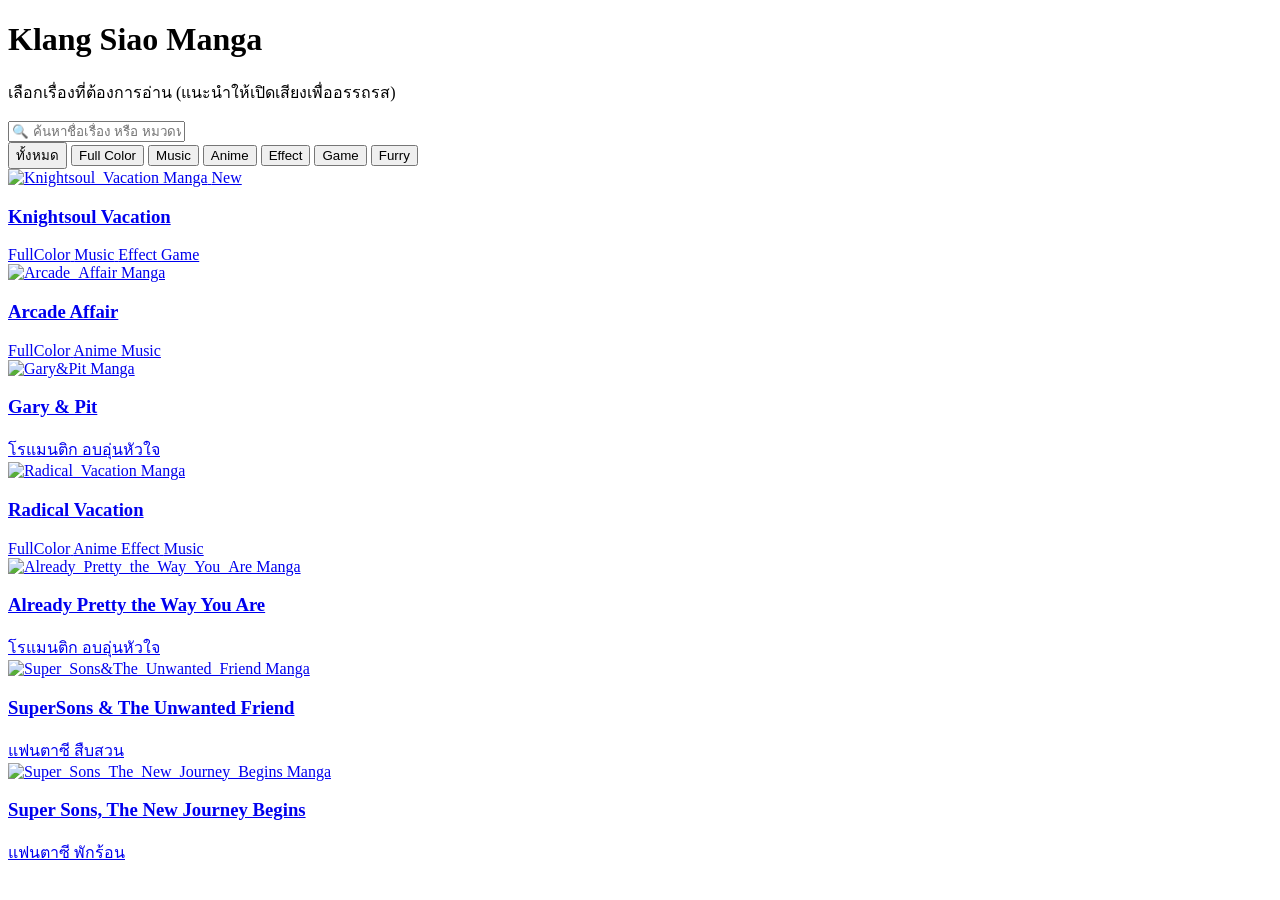
==== index.html @ 6c04a5ed "update files" ====
<!DOCTYPE html>
<html lang="th">
<head>
  <meta charset="UTF-8">
  <meta name="viewport" content="width=device-width, initial-scale=1.0">
  <title>Klang Siao Manga</title>
  <link rel="icon" type="image/png" href="icon/LOGO.png">
  <link rel="stylesheet" href="style.css">
</head>
<body>

  <header>
    <h1>Klang <span class="highlight">Siao</span> Manga</h1>
    <p>เลือกเรื่องที่ต้องการอ่าน (แนะนำให้เปิดเสียงเพื่ออรรถรส)</p>
  </header>

  <!-- 🔍 ส่วนค้นหาและเลือก Topic -->
  <section class="filter-section">
    <div class="search-box">
      <input type="text" id="search-input" placeholder="🔍 ค้นหาชื่อเรื่อง หรือ หมวดหมู่..." onkeyup="filterManga()">
    </div>
    <div class="topic-tags">
      <button class="tag-btn active" onclick="filterByTag('all', this)">ทั้งหมด</button>
      <button class="tag-btn" onclick="filterByTag('FullColor', this)">Full Color</button>
      <button class="tag-btn" onclick="filterByTag('Music', this)">Music</button>
      <button class="tag-btn" onclick="filterByTag('Anime', this)">Anime</button>
      <button class="tag-btn" onclick="filterByTag('Effect', this)">Effect</button>
      <button class="tag-btn" onclick="filterByTag('Game', this)">Game</button>
      <button class="tag-btn" onclick="filterByTag('Furry', this)">Furry</button>
    </div>
  </section>

  <main class="manga-grid">
    <!-- การ์ดมังงะเรื่องที่ 1 -->
    <a href="reader.html?story=Knightsoul_Vacation" class="manga-card" data-tags="FullColor Music Effect Game">
      <div class="card-image">
        <img src="asset/Knightsoul Vacation/1.webp" alt="Knightsoul_Vacation Manga">
        <span class="genre tags-Knightsoul_Vacation">New</span>
      </div>
      <div class="card-info">
        <h3>Knightsoul Vacation</h3>
        <div class="card-topics">
          <span class="topic-badge">FullColor</span>
          <span class="topic-badge">Music</span>
          <span class="topic-badge">Effect</span>
          <span class="topic-badge">Game</span>
        </div>
      </div>
    </a>

    <!-- การ์ดมังงะเรื่องที่ 2 -->
    <a href="reader.html?story=Arcade_Affair" class="manga-card" data-tags="FullColor Anime Music">
      <div class="card-image">
        <img src="asset/Arcade Affair/1.webp" alt="Arcade_Affair Manga">
      </div>
      <div class="card-info">
        <h3>Arcade Affair</h3>
        <div class="card-topics">
          <span class="topic-badge">FullColor</span>
          <span class="topic-badge">Anime</span>
          <span class="topic-badge">Music</span>
        </div>
      </div>
    </a>

    <!-- การ์ดมังงะเรื่องที่ 3 -->
    <a href="reader.html?story=Gary&Pit" class="manga-card" data-tags="">
      <div class="card-image">
        <img src="asset/Gary & Pit/1.webp" alt="Gary&Pit Manga">
      </div>
      <div class="card-info">
        <h3>Gary & Pit</h3>
        <div class="card-topics">
          <span class="topic-badge">โรแมนติก</span>
          <span class="topic-badge">อบอุ่นหัวใจ</span>
        </div>
      </div>
    </a>

    <!-- การ์ดมังงะเรื่องที่ 4 -->
    <a href="reader.html?story=Radical_Vacation" class="manga-card" data-tags="FullColor Anime Music">
      <div class="card-image">
        <img src="asset/Radical Vacation/1.webp" alt="Radical_Vacation Manga">
      </div>
      <div class="card-info">
        <h3>Radical Vacation</h3>
        <div class="card-topics">
          <span class="topic-badge">FullColor</span>
          <span class="topic-badge">Anime</span>
          <span class="topic-badge">Effect</span>
          <span class="topic-badge">Music</span>
        </div>
      </div>
    </a>

    <!-- การ์ดมังงะเรื่องที่ 5 -->
    <a href="reader.html?story=Already_Pretty_the_Way_You_Are" class="manga-card" data-tags="โรแมนติก อบอุ่นหัวใจ">
      <div class="card-image">
        <img src="asset/Already Pretty the Way You Are/1.webp" alt="Already_Pretty_the_Way_You_Are Manga">
      </div>
      <div class="card-info">
        <h3>Already Pretty the Way You Are</h3>
        <div class="card-topics">
          <span class="topic-badge">โรแมนติก</span>
          <span class="topic-badge">อบอุ่นหัวใจ</span>
        </div>
      </div>
    </a>

    <!-- การ์ดมังงะเรื่องที่ 6 -->
    <a href="reader.html?story=Super_Sons&The_Unwanted_Friend" class="manga-card" data-tags="แฟนตาซี สืบสวน">
      <div class="card-image">
        <img src="asset/Super Sons & The Unwanted Friend/1.webp" alt="Super_Sons&The_Unwanted_Friend Manga">
      </div>
      <div class="card-info">
        <h3>SuperSons & The Unwanted Friend</h3>
        <div class="card-topics">
          <span class="topic-badge">แฟนตาซี</span>
          <span class="topic-badge">สืบสวน</span>
        </div>
      </div>
    </a>

    <!-- การ์ดมังงะเรื่องที่ 7 -->
    <a href="reader.html?story=Super_Sons_The_New_Journey_Begins" class="manga-card" data-tags="แฟนตาซี พักร้อน">
      <div class="card-image">
        <img src="asset/Super Sons, The New Journey Begins/1.webp" alt="Super_Sons_The_New_Journey_Begins Manga">
      </div>
      <div class="card-info">
        <h3>Super Sons, The New Journey Begins</h3>
        <div class="card-topics">
          <span class="topic-badge">แฟนตาซี</span>
          <span class="topic-badge">พักร้อน</span>
        </div>
      </div>
    </a>
  </main>

  <!-- ⚙️ JavaScript ระบบค้นหาและ Filter -->
  <script>
    let currentSelectedTag = 'all';

    function filterManga() {
      const searchInput = document.getElementById('search-input').value.toLowerCase();
      const cards = document.querySelectorAll('.manga-card');

      cards.forEach(card => {
        const title = card.querySelector('h3').innerText.toLowerCase();
        const tags = card.getAttribute('data-tags') ? card.getAttribute('data-tags').toLowerCase() : '';

        const matchesSearch = title.includes(searchInput) || tags.includes(searchInput);
        const matchesTag = (currentSelectedTag === 'all') || tags.includes(currentSelectedTag.toLowerCase());

        if (matchesSearch && matchesTag) {
          card.style.display = "block";
        } else {
          card.style.display = "none";
        }
      });
    }

    function filterByTag(tag, btnElement) {
      currentSelectedTag = tag;

      // สลับ Active class ของปุ่ม
      document.querySelectorAll('.tag-btn').forEach(btn => btn.classList.remove('active'));
      btnElement.classList.add('active');

      filterManga();
    }
  </script>
</body>
</html>
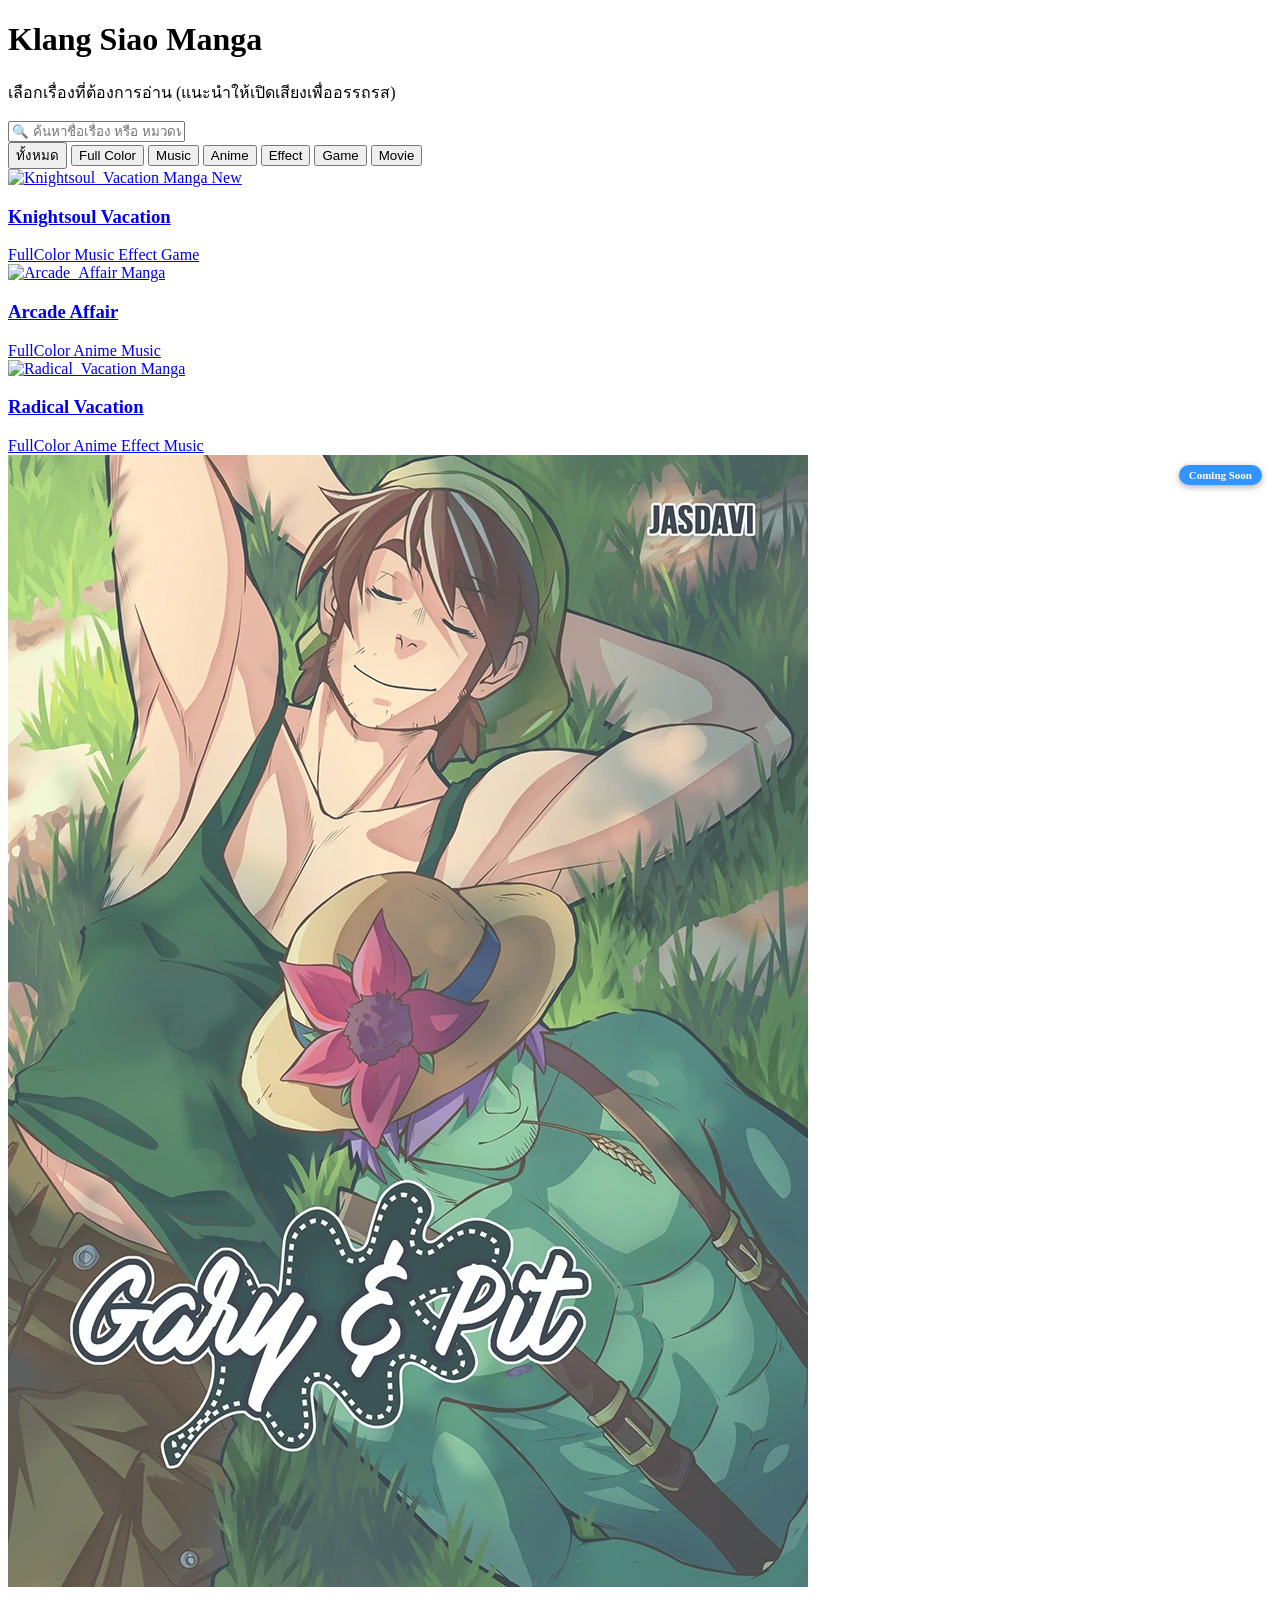
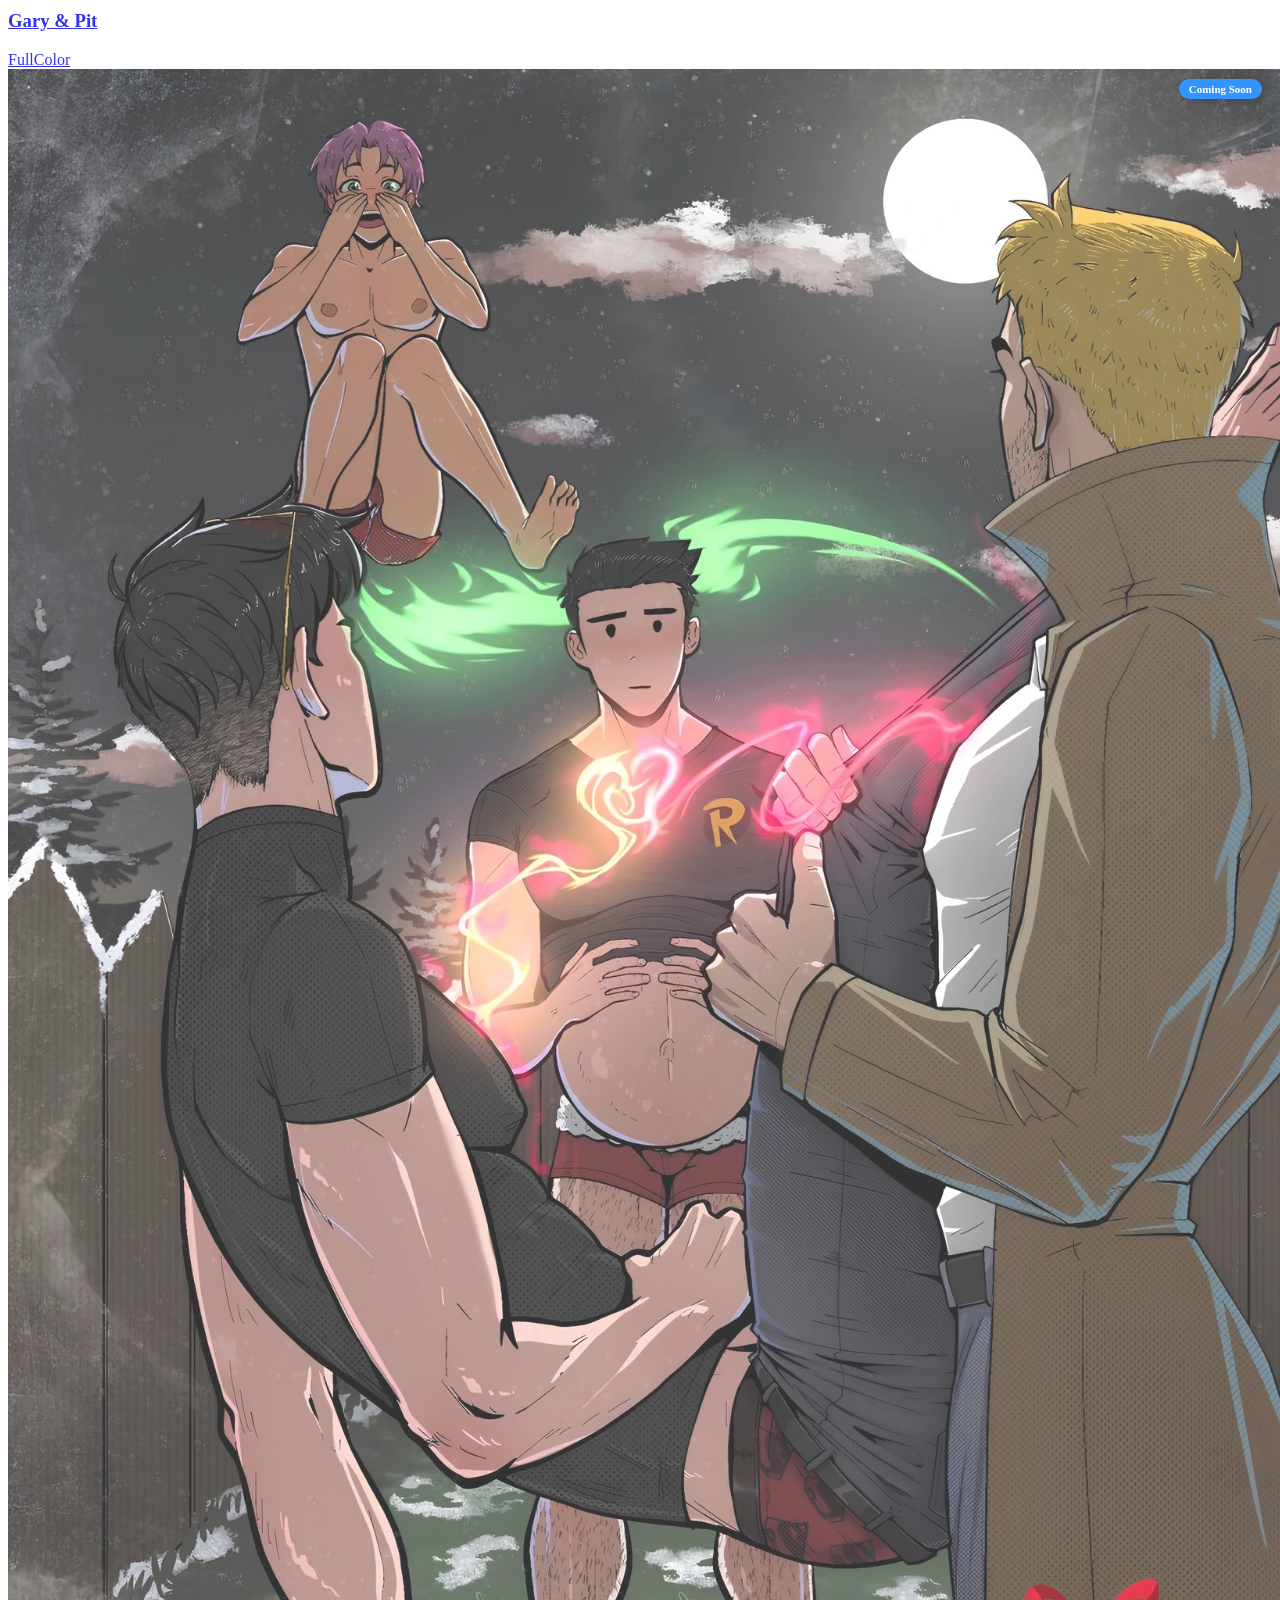
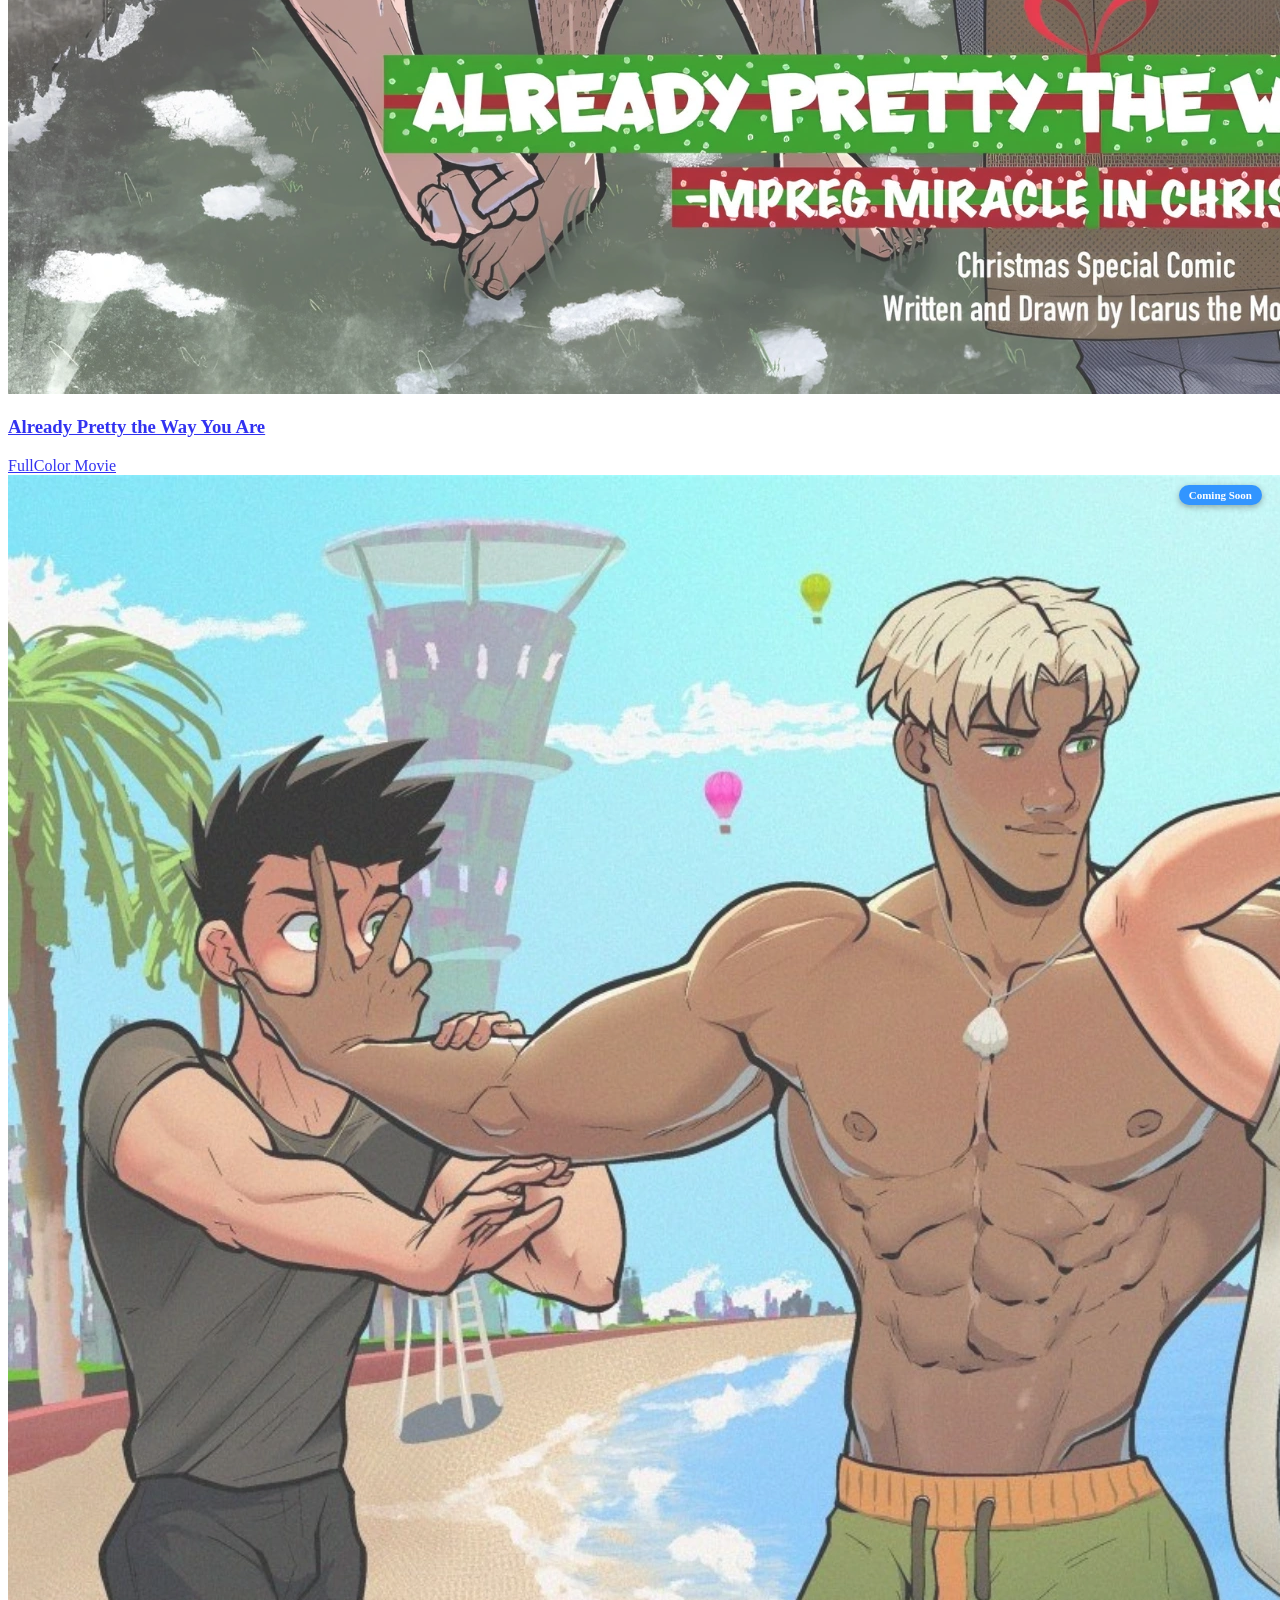
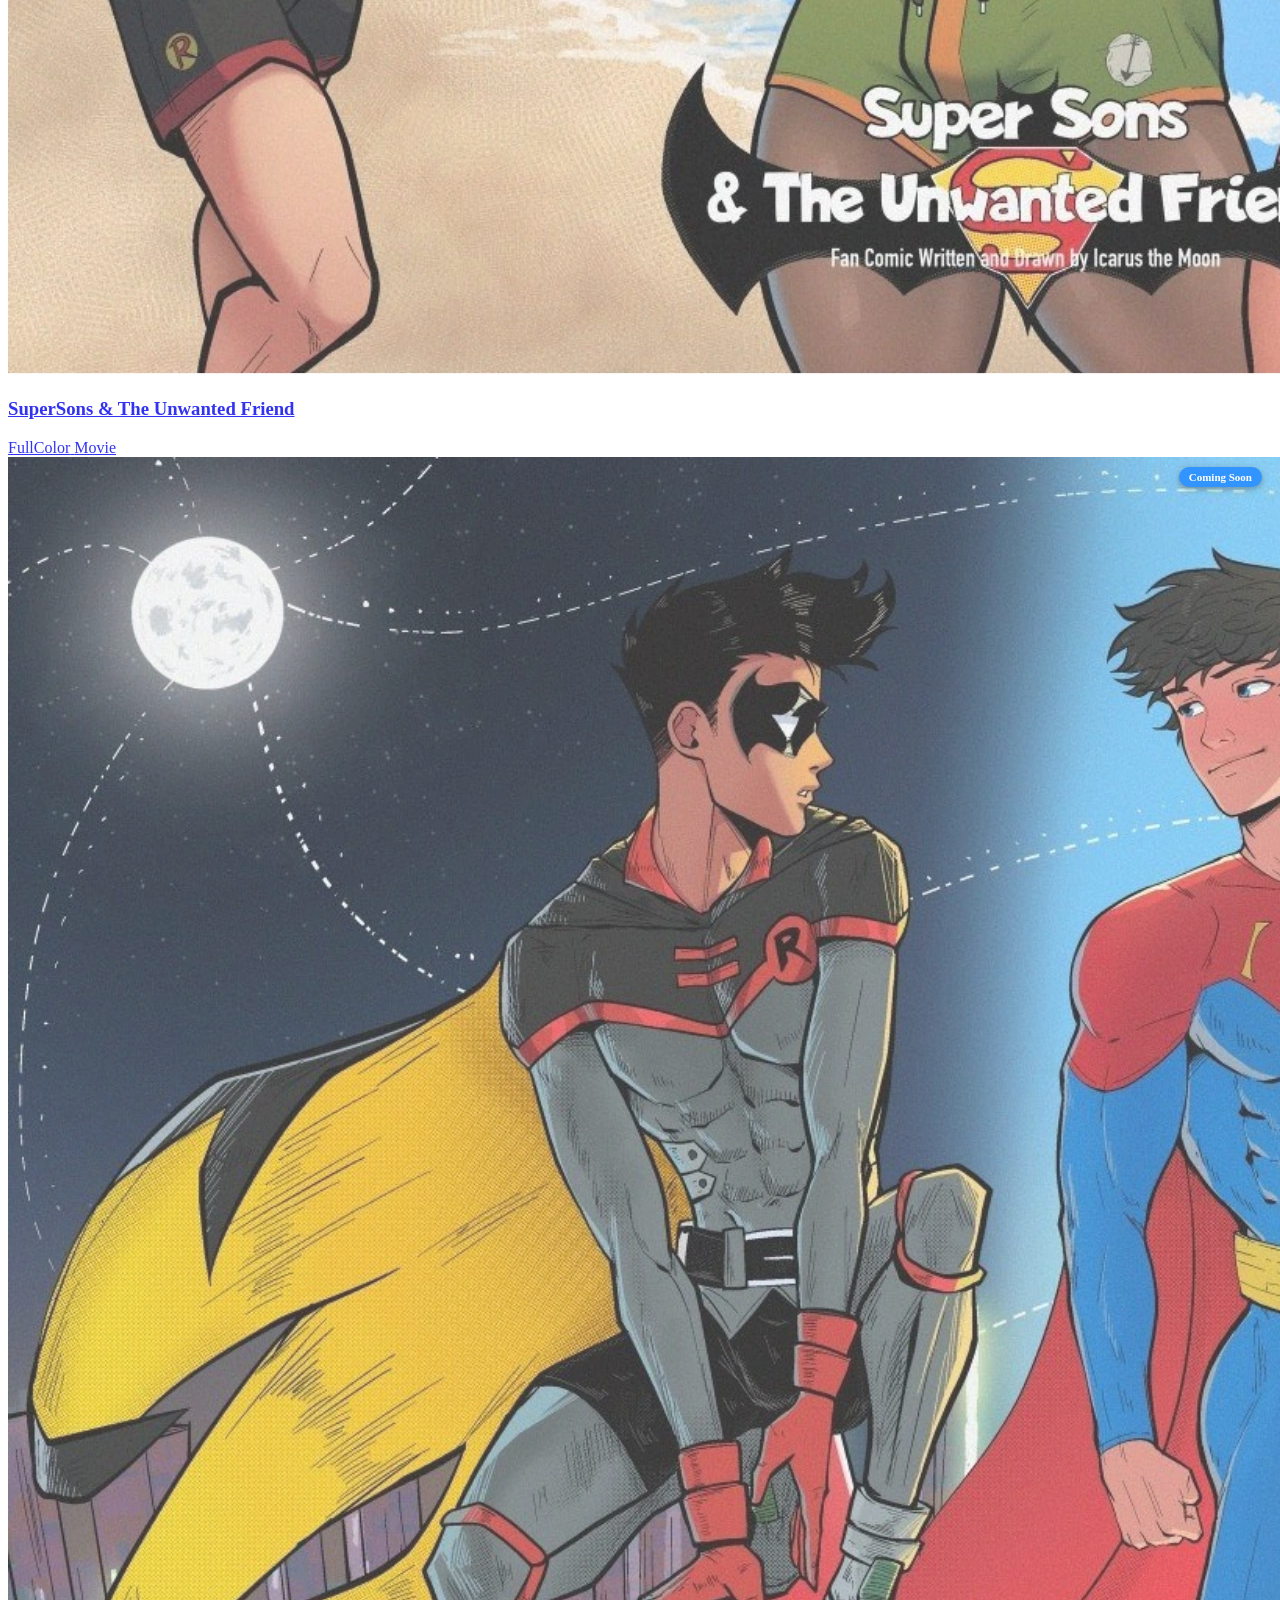
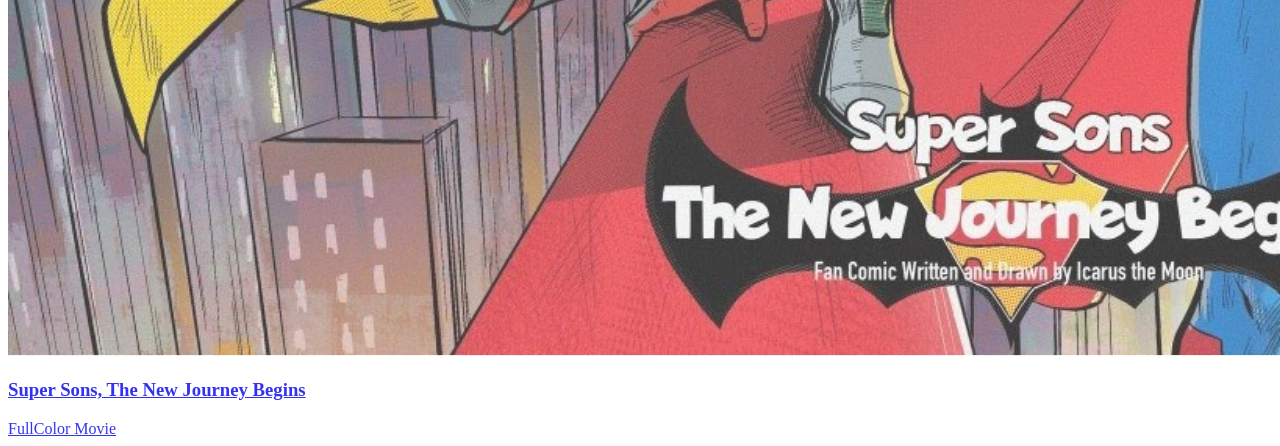
==== commit 113daab5: "update files" ====
--- a/index.html
+++ b/index.html
@@ -6,6 +6,29 @@
   <title>Klang Siao Manga</title>
   <link rel="icon" type="image/png" href="icon/LOGO.png">
   <link rel="stylesheet" href="style.css">
+  <style>
+    /* CSS เพิ่มเติมสำหรับป้าย Coming Soon */
+    .manga-card.disabled {
+      pointer-events: none; /* ห้ามคลิก */
+      opacity: 0.8; /* ปรับให้มืดลงเล็กน้อย */
+    }
+    .badge-coming-soon {
+      position: absolute;
+      top: 10px;
+      right: 10px;
+      background: #007bff;
+      color: #fff;
+      font-size: 11px;
+      font-weight: bold;
+      padding: 4px 10px;
+      border-radius: 12px;
+      box-shadow: 0 2px 6px rgba(0,0,0,0.4);
+      z-index: 2;
+    }
+    .card-image {
+      position: relative; /* สำหรับจัดตำแหน่งป้ายในรูปภาพ */
+    }
+  </style>
 </head>
 <body>
 
@@ -26,7 +49,7 @@
       <button class="tag-btn" onclick="filterByTag('Anime', this)">Anime</button>
       <button class="tag-btn" onclick="filterByTag('Effect', this)">Effect</button>
       <button class="tag-btn" onclick="filterByTag('Game', this)">Game</button>
-      <button class="tag-btn" onclick="filterByTag('Furry', this)">Furry</button>
+      <button class="tag-btn" onclick="filterByTag('Movie', this)">Movie</button>
     </div>
   </section>
 
@@ -64,21 +87,7 @@
     </a>
 
     <!-- การ์ดมังงะเรื่องที่ 3 -->
-    <a href="reader.html?story=Gary&Pit" class="manga-card" data-tags="">
-      <div class="card-image">
-        <img src="asset/Gary & Pit/1.webp" alt="Gary&Pit Manga">
-      </div>
-      <div class="card-info">
-        <h3>Gary & Pit</h3>
-        <div class="card-topics">
-          <span class="topic-badge">โรแมนติก</span>
-          <span class="topic-badge">อบอุ่นหัวใจ</span>
-        </div>
-      </div>
-    </a>
-
-    <!-- การ์ดมังงะเรื่องที่ 4 -->
-    <a href="reader.html?story=Radical_Vacation" class="manga-card" data-tags="FullColor Anime Music">
+    <a href="reader.html?story=Radical_Vacation" class="manga-card" data-tags="FullColor Anime Effect Music">
       <div class="card-image">
         <img src="asset/Radical Vacation/1.webp" alt="Radical_Vacation Manga">
       </div>
@@ -93,44 +102,60 @@
       </div>
     </a>
 
-    <!-- การ์ดมังงะเรื่องที่ 5 -->
-    <a href="reader.html?story=Already_Pretty_the_Way_You_Are" class="manga-card" data-tags="โรแมนติก อบอุ่นหัวใจ">
+     <a href="reader.html?story=Gary&Pit" class="manga-card disabled" data-tags="FullColor">
+      <div class="card-image">
+       <img src="asset/Gary & Pit/1.webp" alt="Gary&Pit Manga">
+         <span class="badge-coming-soon">Coming Soon</span>
+      </div>
+      <div class="card-info">
+        <h3>Gary & Pit</h3>
+        <div class="card-topics">
+          <span class="topic-badge">FullColor</span>
+        </div>
+      </div>
+    </a>
+
+    <!-- การ์ดมังงะเรื่องที่ 5 (Coming Soon) -->
+    <a href="#" class="manga-card disabled" data-tags="FullColor Movie">
       <div class="card-image">
         <img src="asset/Already Pretty the Way You Are/1.webp" alt="Already_Pretty_the_Way_You_Are Manga">
+        <span class="badge-coming-soon">Coming Soon</span>
       </div>
       <div class="card-info">
         <h3>Already Pretty the Way You Are</h3>
         <div class="card-topics">
-          <span class="topic-badge">โรแมนติก</span>
-          <span class="topic-badge">อบอุ่นหัวใจ</span>
+          <span class="topic-badge">FullColor</span>
+          <span class="topic-badge">Movie</span>
         </div>
       </div>
     </a>
 
-    <!-- การ์ดมังงะเรื่องที่ 6 -->
-    <a href="reader.html?story=Super_Sons&The_Unwanted_Friend" class="manga-card" data-tags="แฟนตาซี สืบสวน">
+    <!-- การ์ดมังงะเรื่องที่ 6 (Coming Soon) -->
+    <a href="#" class="manga-card disabled" data-tags="FullColor Movie">
       <div class="card-image">
         <img src="asset/Super Sons & The Unwanted Friend/1.webp" alt="Super_Sons&The_Unwanted_Friend Manga">
+        <span class="badge-coming-soon">Coming Soon</span>
       </div>
       <div class="card-info">
         <h3>SuperSons & The Unwanted Friend</h3>
         <div class="card-topics">
-          <span class="topic-badge">แฟนตาซี</span>
-          <span class="topic-badge">สืบสวน</span>
+          <span class="topic-badge">FullColor</span>
+          <span class="topic-badge">Movie</span>
         </div>
       </div>
     </a>
 
-    <!-- การ์ดมังงะเรื่องที่ 7 -->
-    <a href="reader.html?story=Super_Sons_The_New_Journey_Begins" class="manga-card" data-tags="แฟนตาซี พักร้อน">
+    <!-- การ์ดมังงะเรื่องที่ 7 (Coming Soon) -->
+    <a href="#" class="manga-card disabled" data-tags="FullColor Movie">
       <div class="card-image">
         <img src="asset/Super Sons, The New Journey Begins/1.webp" alt="Super_Sons_The_New_Journey_Begins Manga">
+        <span class="badge-coming-soon">Coming Soon</span>
       </div>
       <div class="card-info">
         <h3>Super Sons, The New Journey Begins</h3>
         <div class="card-topics">
-          <span class="topic-badge">แฟนตาซี</span>
-          <span class="topic-badge">พักร้อน</span>
+          <span class="topic-badge">FullColor</span>
+          <span class="topic-badge">Movie</span>
         </div>
       </div>
     </a>
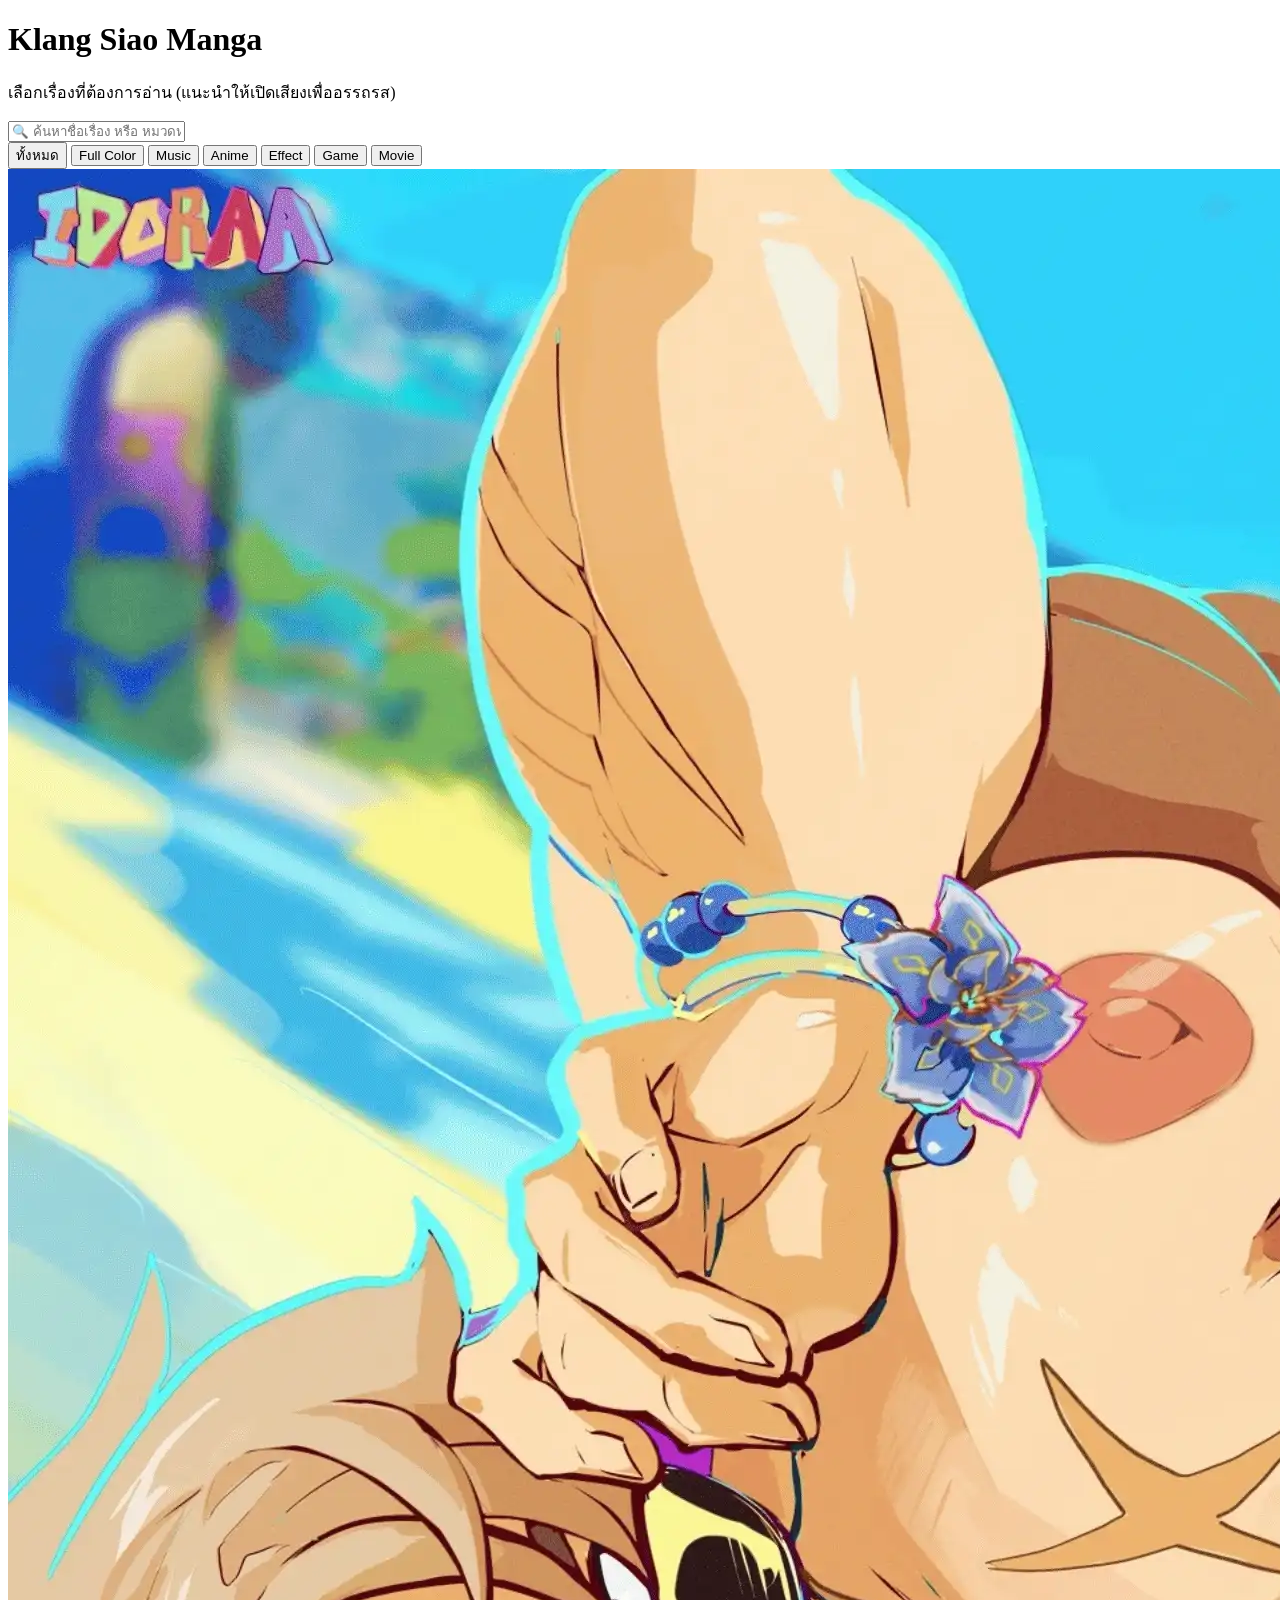
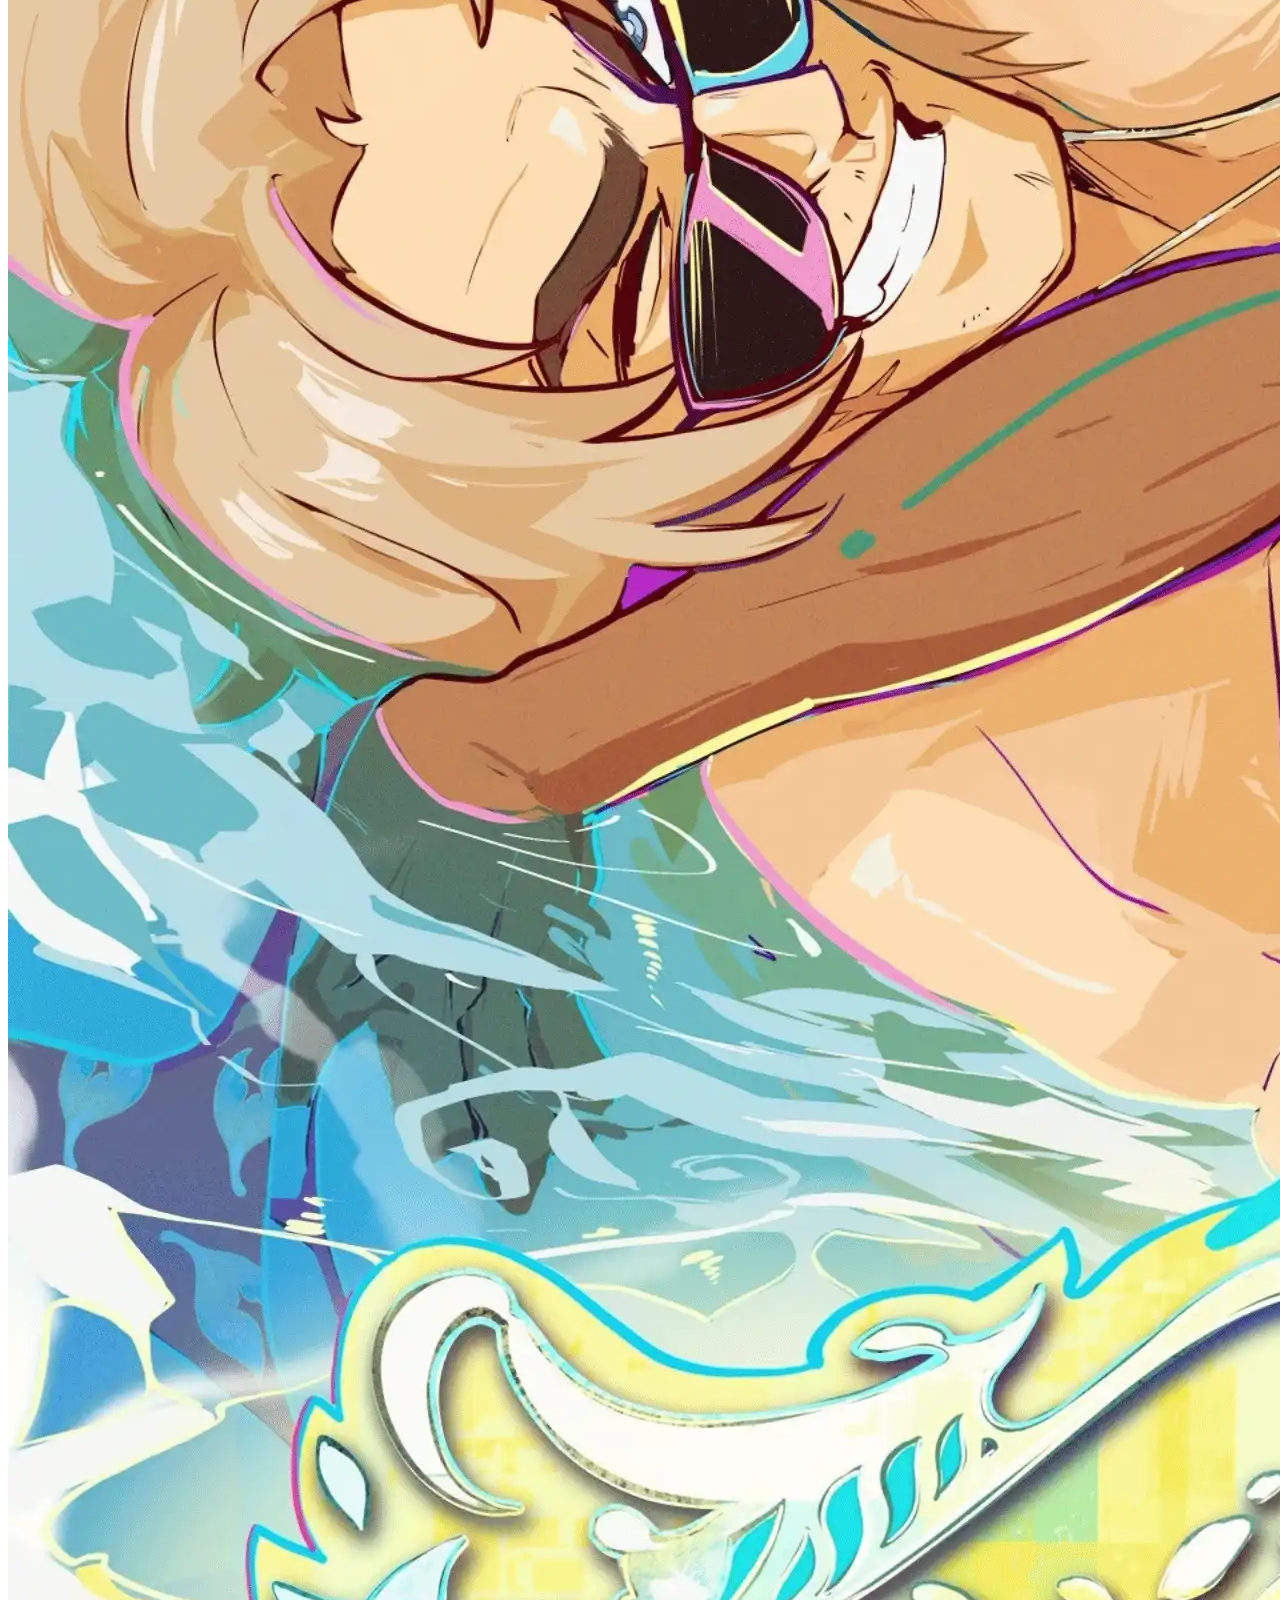
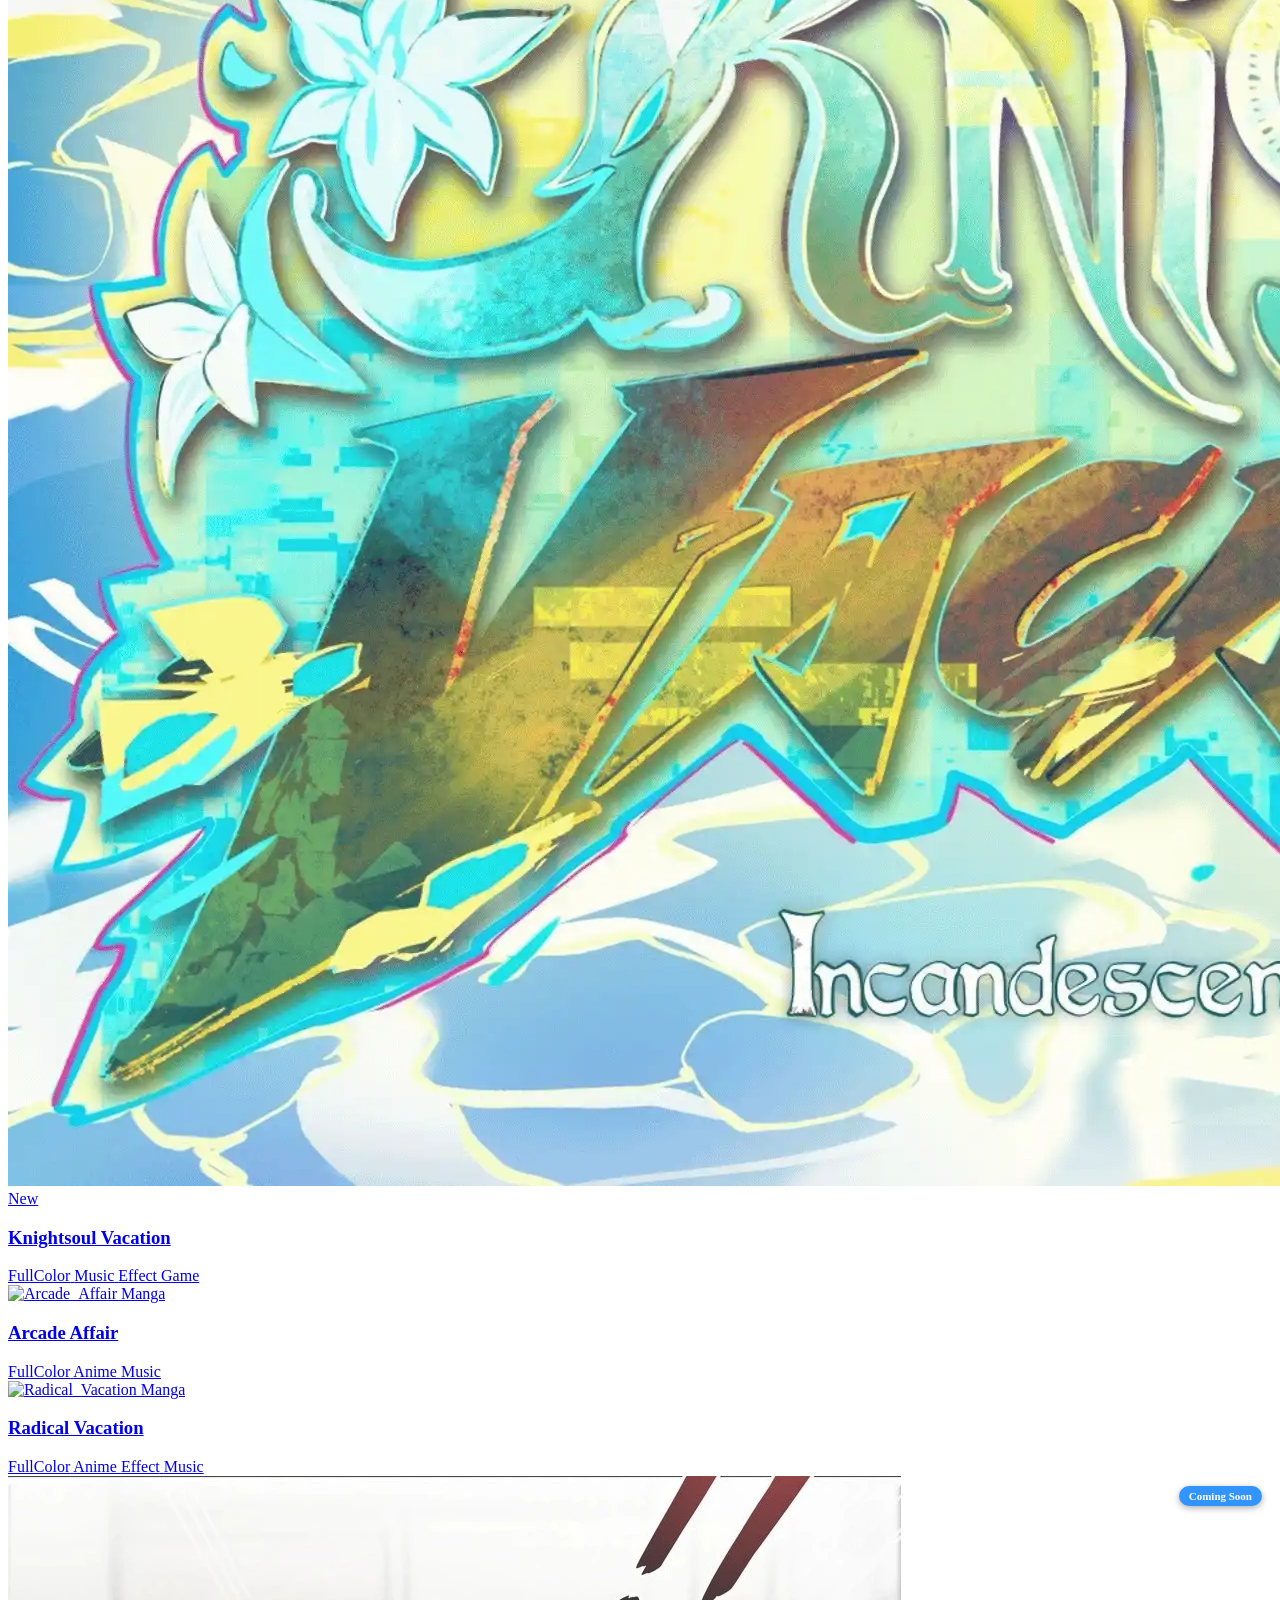
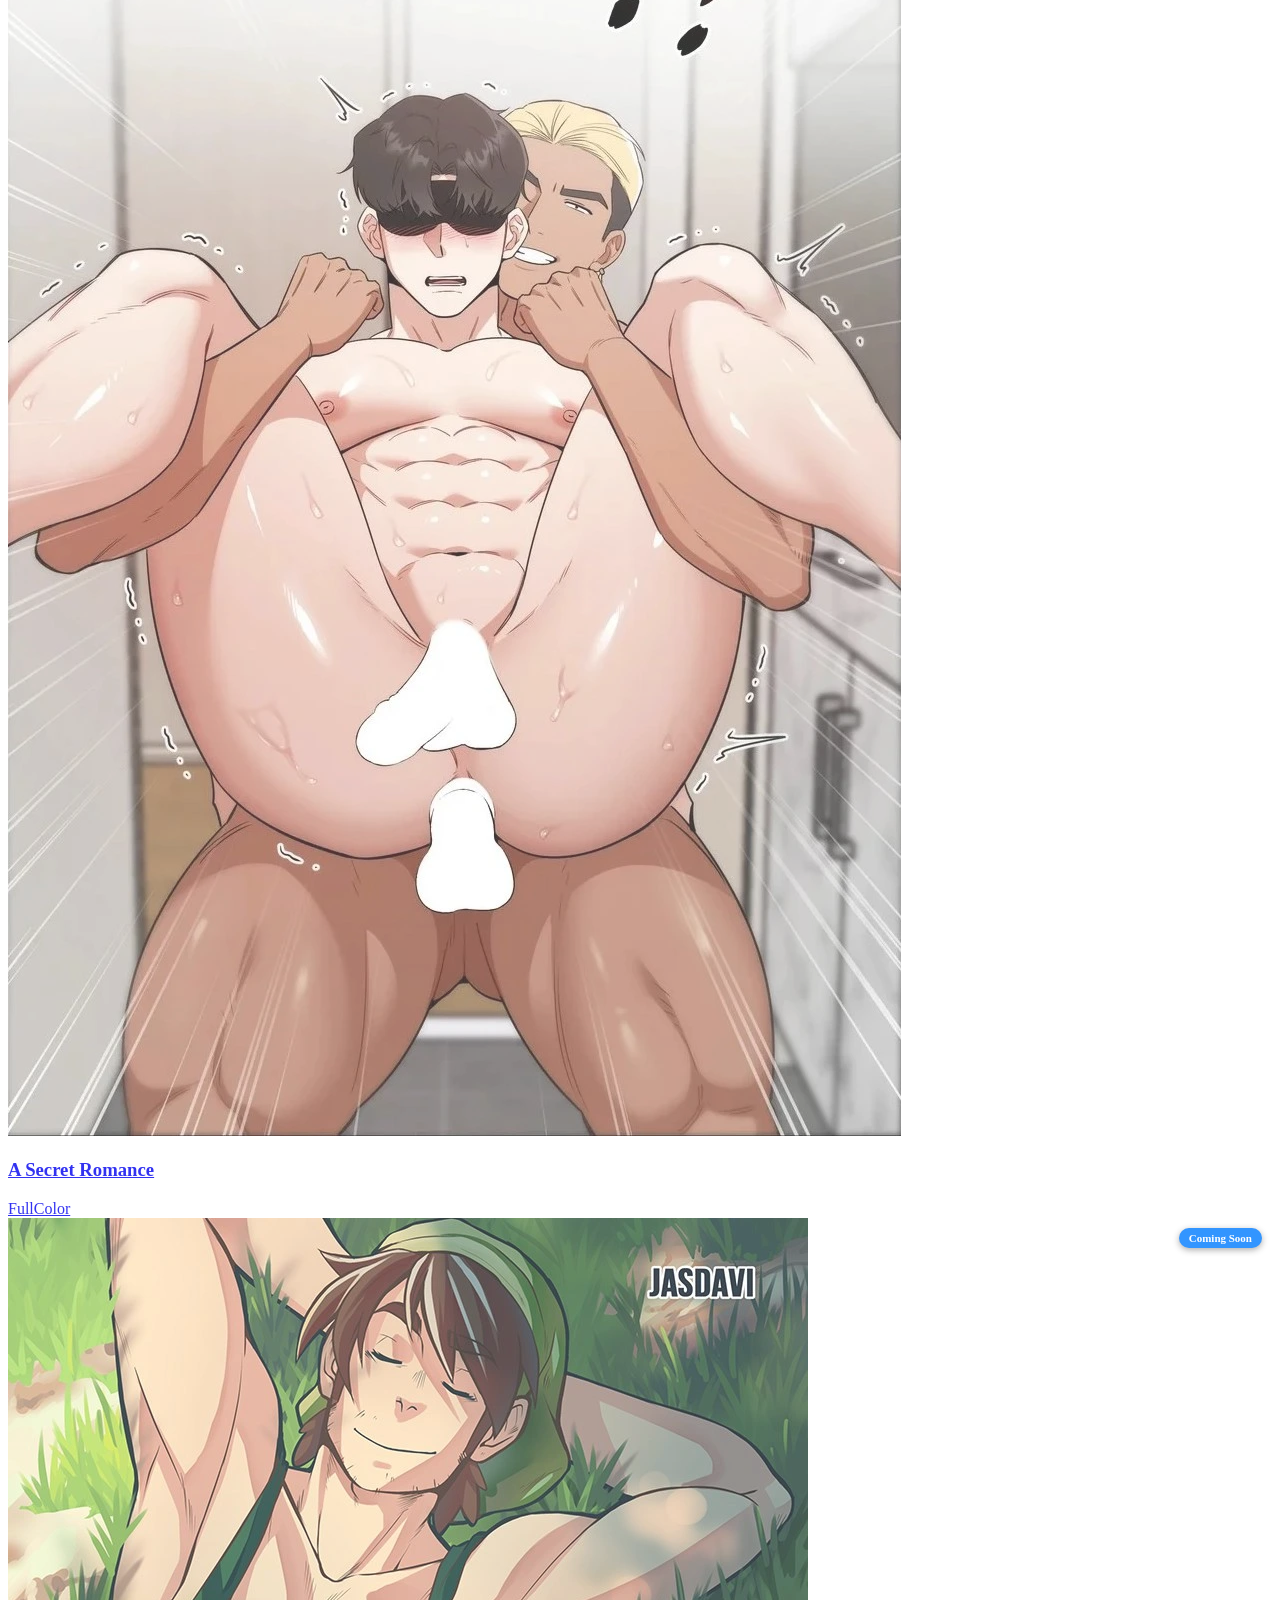
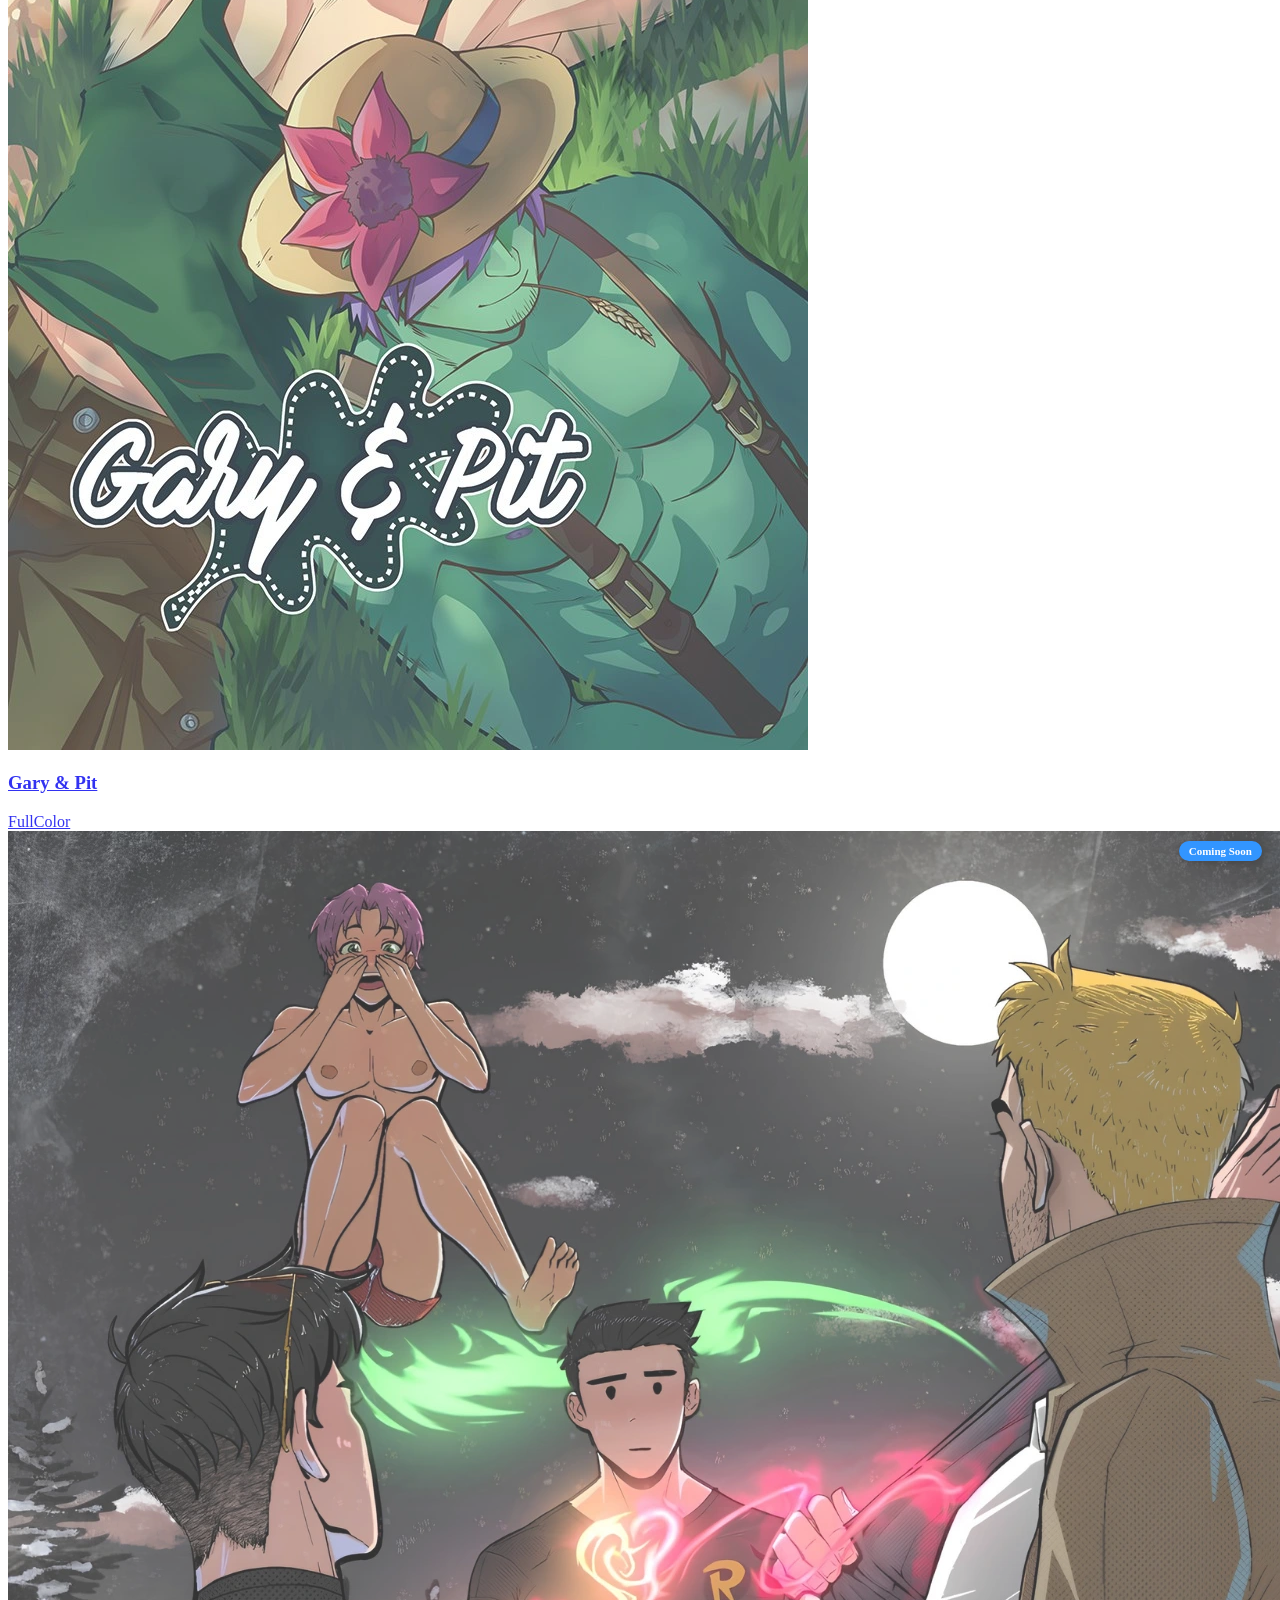
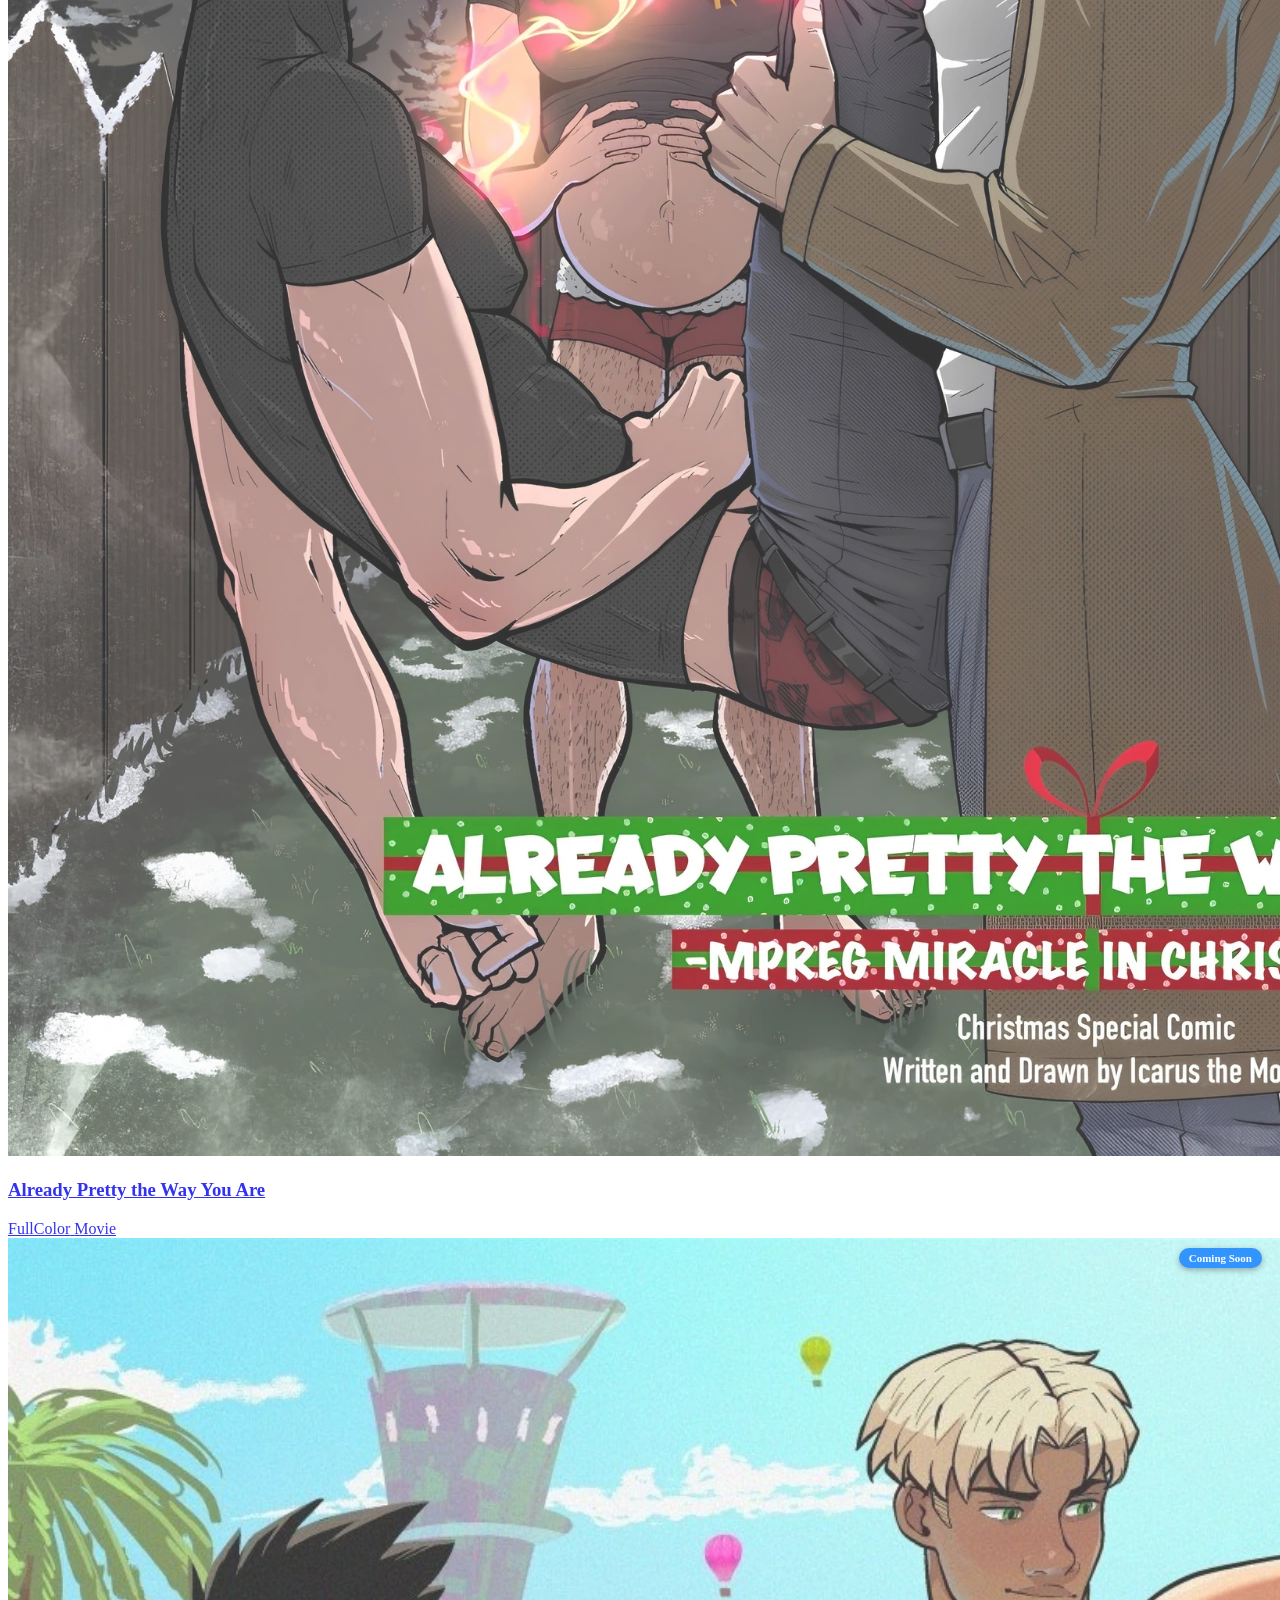
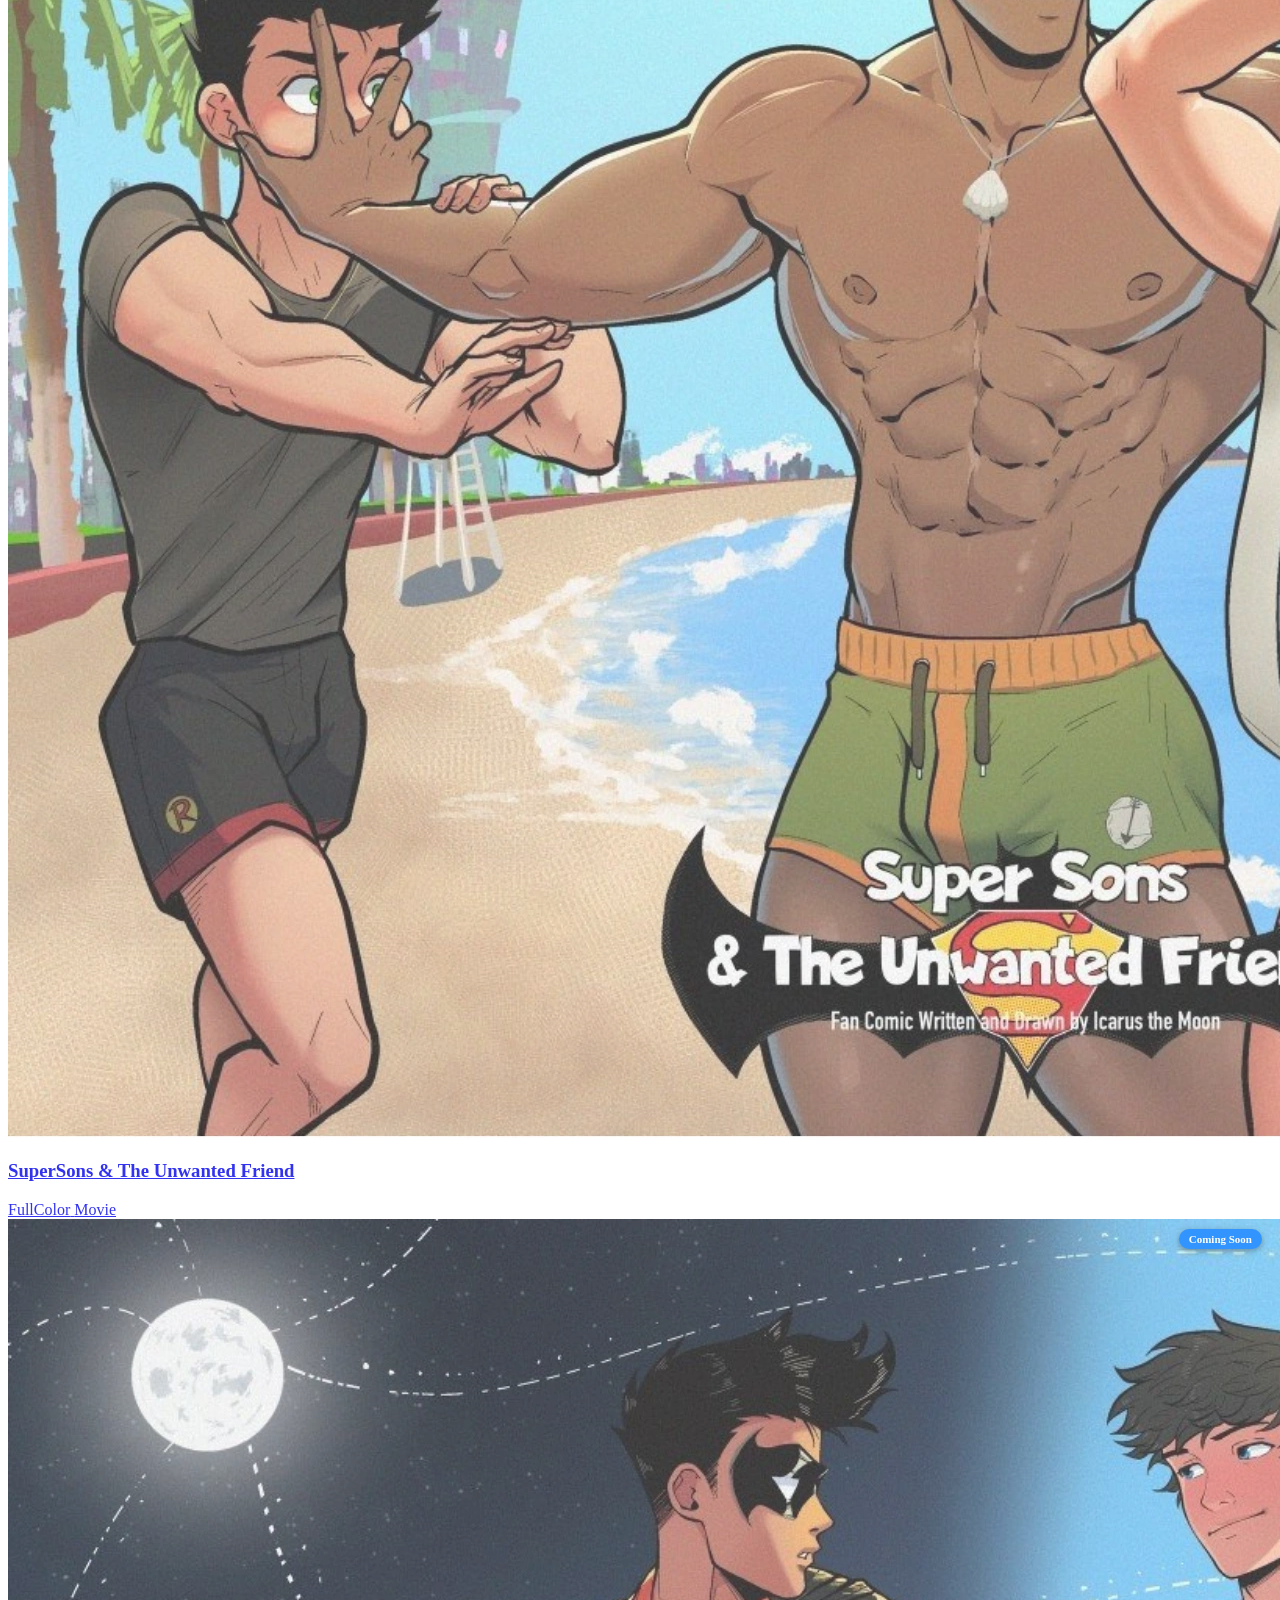
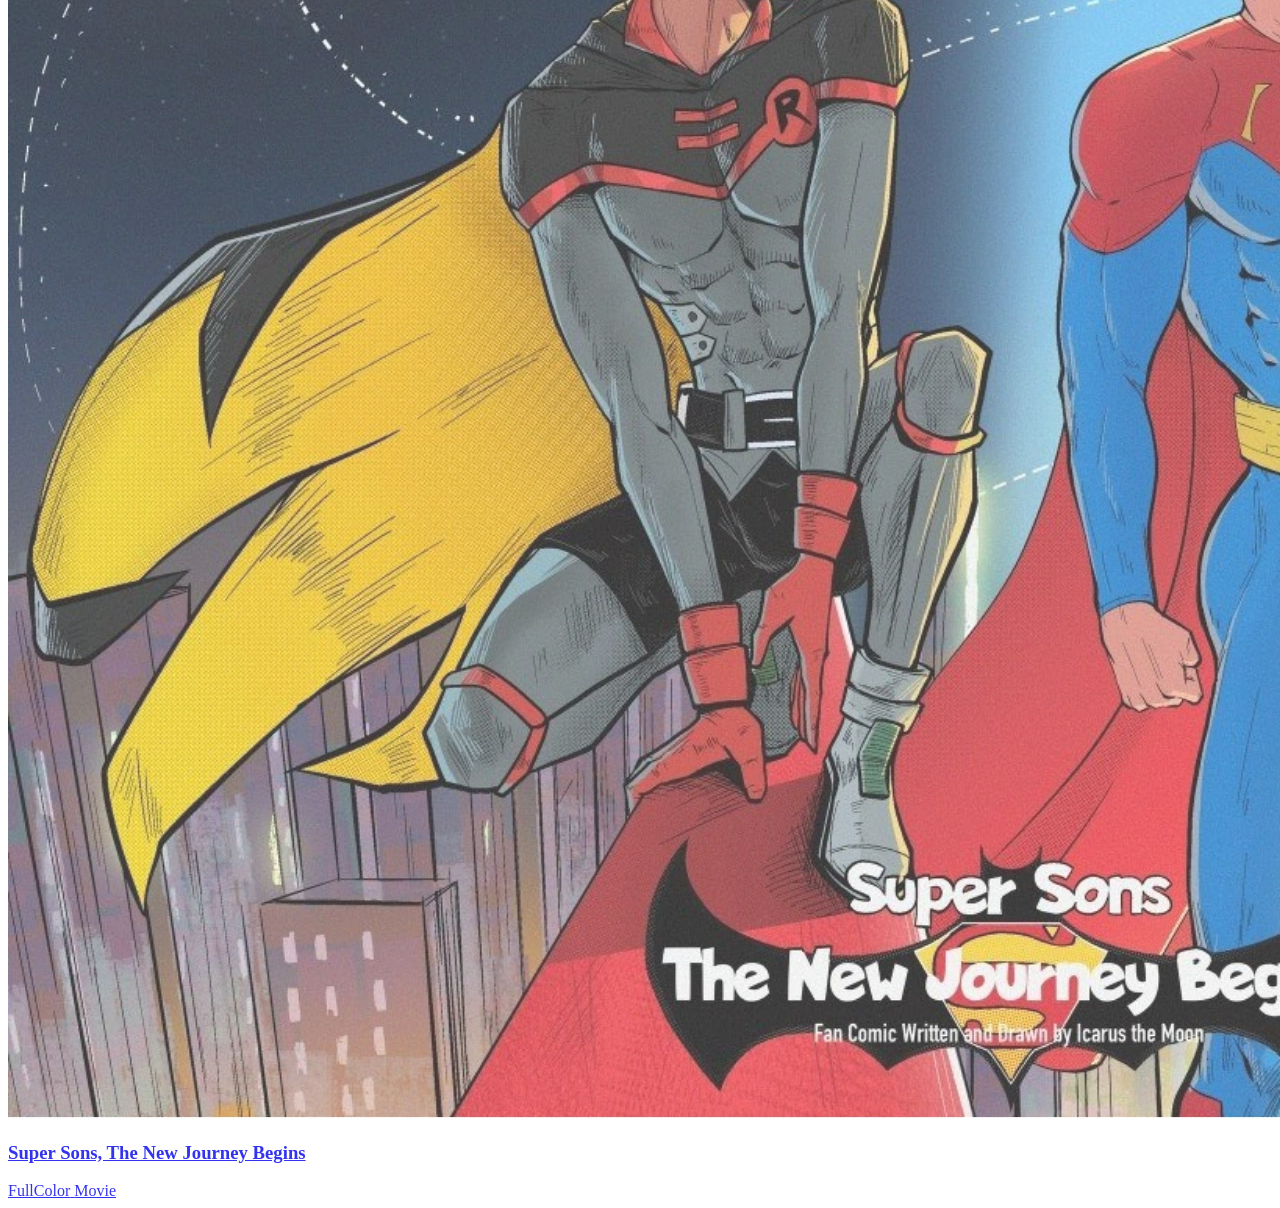
==== commit 5550d1d4: "update files" ====
--- a/index.html
+++ b/index.html
@@ -102,6 +102,19 @@
       </div>
     </a>
 
+     <a href="reader.html?story=A_Secret_Romance" class="manga-card disabled" data-tags="FullColor">
+      <div class="card-image">
+       <img src="asset\Mohotoon A Secret Romance\0.webp" alt="A_Secret_Romance Manga">
+         <span class="badge-coming-soon">Coming Soon</span>
+      </div>
+      <div class="card-info">
+        <h3>A Secret Romance</h3>
+        <div class="card-topics">
+          <span class="topic-badge">FullColor</span>
+        </div>
+      </div>
+    </a>
+
      <a href="reader.html?story=Gary&Pit" class="manga-card disabled" data-tags="FullColor">
       <div class="card-image">
        <img src="asset/Gary & Pit/1.webp" alt="Gary&Pit Manga">
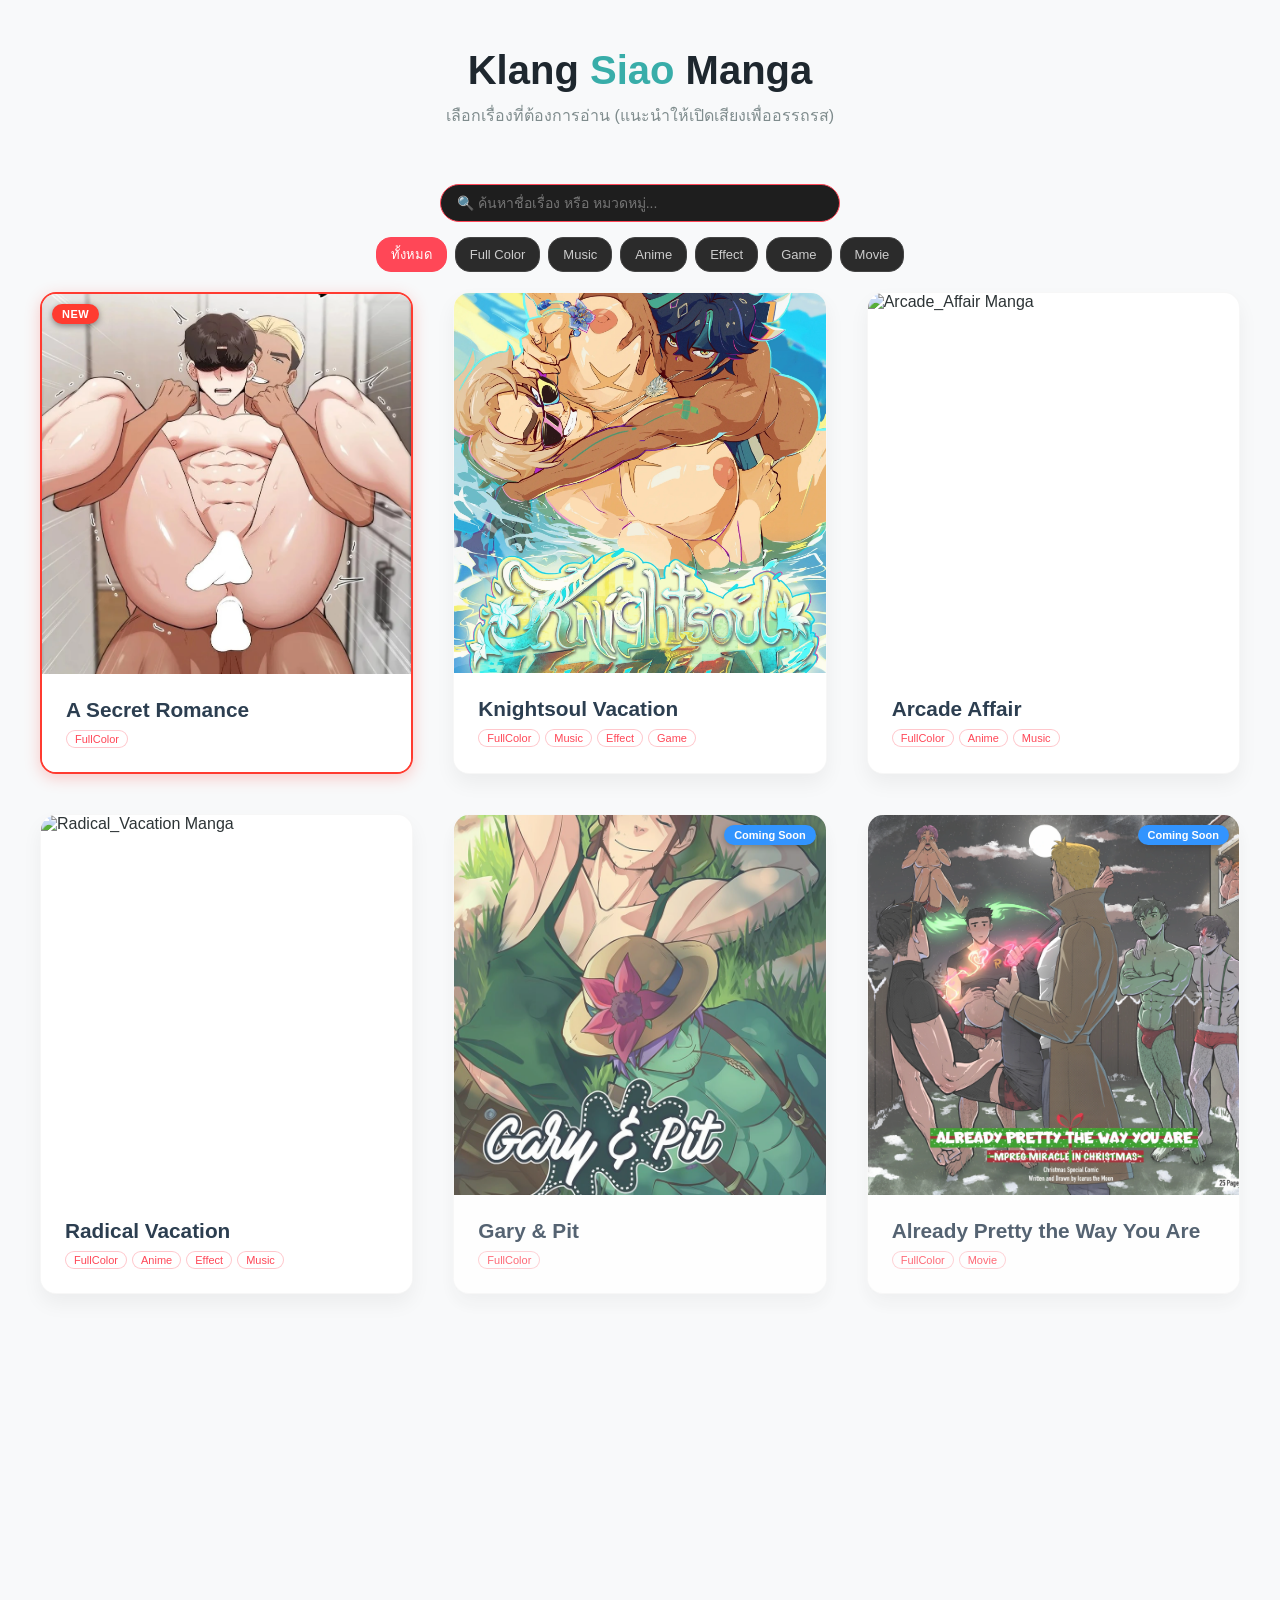
==== commit c510d219: "update files" ====
--- a/index.html
+++ b/index.html
@@ -58,7 +58,6 @@
     <a href="reader.html?story=Knightsoul_Vacation" class="manga-card" data-tags="FullColor Music Effect Game">
       <div class="card-image">
         <img src="asset/Knightsoul Vacation/1.webp" alt="Knightsoul_Vacation Manga">
-        <span class="genre tags-Knightsoul_Vacation">New</span>
       </div>
       <div class="card-info">
         <h3>Knightsoul Vacation</h3>
@@ -102,10 +101,10 @@
       </div>
     </a>
 
-     <a href="reader.html?story=A_Secret_Romance" class="manga-card disabled" data-tags="FullColor">
-      <div class="card-image">
-       <img src="asset\Mohotoon A Secret Romance\0.webp" alt="A_Secret_Romance Manga">
-         <span class="badge-coming-soon">Coming Soon</span>
+     <a href="reader.html?story=A_Secret_Romance" class="manga-card is-new" data-tags="FullColor">
+      <div class="card-image">
+       <img src="asset\A Secret Romance\0.webp" alt="A_Secret_Romance Manga">
+        <span class="badge-new">NEW</span>
       </div>
       <div class="card-info">
         <h3>A Secret Romance</h3>
--- a/style.css
+++ b/style.css
@@ -0,0 +1,447 @@
+* {
+  margin: 0;
+  padding: 0;
+  box-sizing: border-box;
+  font-family: 'Segoe UI', Tahoma, Geneva, Verdana, sans-serif;
+}
+
+body {
+  background-color: #f8f9fa; /* พื้นหลังสว่าง สบายตา */
+  color: #2d3436; /* ตัวหนังสือสีเทาเข้ม อ่านง่าย ไม่ปวดตา */
+  padding: 3rem 1rem;
+}
+
+header {
+  text-align: center;
+  margin-bottom: 3.5rem;
+}
+
+header h1 {
+  font-size: 2.5rem;
+  color: #1e272e;
+  margin-bottom: 0.6rem;
+  font-weight: 800;
+}
+
+.highlight {
+  color: #38ada9; /* สีเขียวมิ้นท์/ฟ้าสดใส */
+}
+
+header p {
+  color: #7f8c8d;
+  font-size: 1rem;
+}
+
+/* ระบบ Grid สำหรับจัดวางการ์ดมังงะ */
+.manga-grid {
+  display: grid;
+  grid-template-columns: repeat(auto-fit, minmax(280px, 1fr));
+  gap: 2.5rem;
+  max-width: 1200px;
+  margin: 0 auto;
+}
+
+/* สไตล์ของการ์ดโทนสว่าง */
+.manga-card {
+  background-color: #ffffff;
+  border-radius: 16px;
+  overflow: hidden;
+  text-decoration: none;
+  color: inherit;
+  transition: transform 0.3s ease, box-shadow 0.3s ease;
+  box-shadow: 0 10px 20px rgba(0, 0, 0, 0.05); /* เงาบางๆ นุ่มๆ */
+  display: flex;
+  flex-direction: column;
+  border: 1px solid rgba(0, 0, 0, 0.03);
+}
+
+.manga-card:hover {
+  transform: translateY(-8px);
+  box-shadow: 0 15px 30px rgba(56, 173, 169, 0.15); /* เงาสีฟ้ามิ้นท์เวลาชี้ */
+}
+
+/* ==========================================
+   ✨ สไตล์เพิ่มเติมสำหรับเรื่องใหม่ (New Release)
+   ========================================== */
+.manga-card.is-new {
+  order: -1; /* ดันการ์ดขึ้นไปอยู่บนสุด */
+  border: 2px solid #ff3b30; /* กรอบสีแดงสด */
+  box-shadow: 0 4px 15px rgba(255, 59, 48, 0.25); /* เงาสีแดงจางๆ */
+}
+
+.manga-card.is-new:hover {
+  box-shadow: 0 15px 30px rgba(255, 59, 48, 0.35); /* เงาสีแดงตอน Hover */
+}
+
+/* ป้ายคำว่า NEW */
+.badge-new {
+  position: absolute;
+  top: 10px;
+  left: 10px;
+  background: #ff3b30;
+  color: #ffffff;
+  font-size: 11px;
+  font-weight: bold;
+  padding: 4px 10px;
+  border-radius: 12px;
+  box-shadow: 0 2px 6px rgba(0, 0, 0, 0.4);
+  z-index: 2;
+  letter-spacing: 0.5px;
+}
+/* ========================================== */
+
+.card-image {
+  position: relative;
+  height: 380px;
+  overflow: hidden;
+}
+
+.card-image img {
+  width: 100%;
+  height: 100%;
+  object-fit: cover;
+  transition: transform 0.4s ease;
+}
+
+.manga-card:hover .card-image img {
+  transform: scale(1.03);
+}
+
+/* ป้ายแท็กประเภทมังงะ */
+.genre {
+  position: absolute;
+  top: 15px;
+  left: 15px;
+  padding: 6px 14px;
+  border-radius: 20px;
+  font-size: 0.75rem;
+  font-weight: bold;
+  text-transform: uppercase;
+  color: #fff;
+  letter-spacing: 0.5px;
+}
+
+.tags-Knightsoul_Vacation { background-color: #eb3026; }
+.tags-horror { background-color: #485460; }
+.tags-romance { background-color: #00b812; }
+
+/* รายละเอียดข้อความใต้ภาพ */
+.card-info {
+  padding: 1.5rem;
+  flex-grow: 1;
+  background-color: #ffffff;
+}
+
+.card-info h3 {
+  color: #2c3e50;
+  margin-bottom: 0.5rem;
+  font-size: 1.3rem;
+  font-weight: 700;
+}
+
+.card-info p {
+  color: #7f8c8d;
+  font-size: 0.9rem;
+  line-height: 1.5;
+}
+
+/* ==========================================
+   สไตล์เพิ่มเติมสำหรับหน้าอ่านมังงะ (Reader Page)
+   ========================================== */
+
+.reader-body {
+  background-color: #f1f2f6; /* สีพื้นหลังนุ่มๆ สไตล์แอปอ่านการ์ตูน */
+  padding: 0;
+  margin: 0;
+}
+
+/* ปุ่มควบคุมเสียงที่ลอยอยู่ */
+.audio-controls {
+  position: fixed;
+  top: 20px;
+  right: 20px;
+  display: flex;
+  gap: 10px;
+  z-index: 1000;
+}
+
+.control-btn {
+  background-color: #ffffff;
+  color: #2d3436;
+  border: 1px solid rgba(0,0,0,0.1);
+  padding: 10px 16px;
+  border-radius: 30px;
+  cursor: pointer;
+  font-weight: bold;
+  font-size: 0.9rem;
+  box-shadow: 0 4px 10px rgba(0,0,0,0.08);
+  transition: all 0.2s ease;
+  text-decoration: none;
+}
+
+.control-btn:hover {
+  transform: scale(1.05);
+  background-color: #f8f9fa;
+}
+
+.back-btn {
+  background-color: #38ada9;
+  color: white;
+  border: none;
+}
+
+.back-btn:hover {
+  background-color: #079992;
+  color: white;
+}
+
+/* กล่องแสดงมังงะแนวตั้ง */
+.manga-viewer {
+  max-width: 800px;
+  margin: 0 auto;
+  background-color: #ffffff;
+  box-shadow: 0 0 30px rgba(0,0,0,0.05);
+  display: flex;
+  flex-direction: column;
+}
+
+/* ช่องมังงะแต่ละช่อง */
+.manga-scene {
+  position: relative;
+  width: 100%;
+  line-height: 0; /* ลบช่องว่างใต้ภาพ */
+}
+
+.manga-scene img {
+  width: 100%;
+  height: auto;
+  display: block;
+}
+
+/* ==========================================
+   สไตล์หน้าจอ Loading โทนสว่าง (Loading Screen)
+   ========================================== */
+
+.loading-overlay {
+  position: fixed;
+  top: 0;
+  left: 0;
+  width: 100%;
+  height: 100%;
+  background-color: #ffffff; /* โทนสว่างสะอาดตา */
+  display: flex;
+  flex-direction: column;
+  justify-content: center;
+  align-items: center;
+  z-index: 9999; /* อยู่บนสุดบังทุกอย่างไว้ก่อน */
+  transition: opacity 0.5s ease, visibility 0.5s ease;
+}
+
+/* เอฟเฟคซ่อนหน้าจอ Loading ตอนโหลดเสร็จ */
+.loading-overlay.fade-out {
+  opacity: 0;
+  visibility: hidden;
+}
+
+.loading-overlay p {
+  margin-top: 20px;
+  color: #7f8c8d;
+  font-weight: bold;
+  font-size: 1.1rem;
+}
+
+/* วงกลมหมุนๆ (Spinner) */
+.spinner {
+  width: 50px;
+  height: 50px;
+  border: 5px solid #f1f2f6;
+  border-top: 5px solid #38ada9; /* สีฟ้ามิ้นท์หลักของเว็บ */
+  border-radius: 50%;
+  animation: spin 1s linear infinite;
+}
+
+@keyframes spin {
+  0% { transform: rotate(0deg); }
+  100% { transform: rotate(360deg); }
+}
+
+/* จัดการหน้าอ่านแบบ Flip Page */
+.manga-container {
+  display: flex;
+  flex-direction: column;
+  align-items: center;
+  justify-content: center;
+  min-height: 100vh;
+  padding: 20px 0;
+}
+
+.manga-page-wrapper {
+  cursor: pointer;
+  max-width: 90vw;
+  max-height: 80vh;
+  display: flex;
+  justify-content: center;
+}
+
+.manga-page-wrapper img {
+  max-width: 100%;
+  max-height: 80vh;
+  object-fit: contain;
+  box-shadow: 0 8px 25px rgba(0,0,0,0.15);
+  border-radius: 4px;
+}
+
+/* ปุ่มเปลี่ยนหน้า */
+.page-controls {
+  display: flex;
+  align-items: center;
+  gap: 15px;
+  margin-top: 15px;
+}
+
+.nav-btn {
+  padding: 10px 20px;
+  background-color: #38ada9;
+  color: white;
+  border: none;
+  border-radius: 20px;
+  font-weight: bold;
+  cursor: pointer;
+  transition: transform 0.1s, background-color 0.2s;
+}
+
+.nav-btn:hover {
+  background-color: #079992;
+}
+
+.nav-btn:disabled {
+  background-color: #ccc;
+  cursor: not-allowed;
+}
+
+#page-indicator {
+  font-size: 14px;
+  white-space: nowrap;
+  letter-spacing: 0.5px;
+}
+
+#current-manga-img {
+  -webkit-touch-callout: none;
+  -webkit-user-select: none;
+  -khtml-user-select: none;
+  -moz-user-select: none;
+  -ms-user-select: none;
+  user-select: none;
+  -webkit-user-drag: none;
+}
+
+/* ส่วนระบบค้นหาและ Filter Topics */
+.filter-section {
+  max-width: 1200px;
+  margin: 20px auto;
+  padding: 0 15px;
+  text-align: center;
+}
+
+.search-box {
+  margin-bottom: 15px;
+}
+
+.search-box input {
+  width: 100%;
+  max-width: 400px;
+  padding: 10px 16px;
+  border-radius: 20px;
+  border: 1px solid #ff4757;
+  background-color: #1e1e1e;
+  color: #fff;
+  font-size: 14px;
+  outline: none;
+  transition: all 0.3s ease;
+}
+
+.search-box input:focus {
+  border-color: #ff6b81;
+  box-shadow: 0 0 8px rgba(255, 71, 87, 0.4);
+}
+
+.topic-tags {
+  display: flex;
+  flex-wrap: wrap;
+  justify-content: center;
+  gap: 8px;
+}
+
+.tag-btn {
+  background: #2b2b2b;
+  color: #ccc;
+  border: 1px solid #444;
+  padding: 6px 14px;
+  border-radius: 15px;
+  font-size: 13px;
+  cursor: pointer;
+  transition: all 0.2s ease;
+}
+
+.tag-btn:hover {
+  background: #3a3a3a;
+  color: #fff;
+}
+
+.tag-btn.active {
+  background: #ff4757;
+  color: #fff;
+  border-color: #ff4757;
+}
+
+/* Badge แสดง Topic เล็กๆ บนการ์ด */
+.card-topics {
+  display: flex;
+  flex-wrap: wrap;
+  gap: 5px;
+  margin-top: 8px;
+}
+
+.topic-badge {
+  background: rgba(255, 255, 255, 0.1);
+  color: #ff4757;
+  font-size: 11px;
+  padding: 2px 8px;
+  border-radius: 10px;
+  border: 1px solid rgba(255, 71, 87, 0.3);
+}
+
+/* ซ่อน Element ที่ไม่ได้ใช้ */
+.hidden {
+  display: none !important;
+}
+
+/* ตกแต่ง Dropdown เลือกตอน */
+.control-select {
+  padding: 8px 12px;
+  border-radius: 8px;
+  border: 1px solid #444;
+  background-color: #222;
+  color: #fff;
+  font-size: 14px;
+  cursor: pointer;
+  outline: none;
+}
+
+/* คอนเทนเนอร์สำหรับโหมดเลื่อนอ่านยาว (Webtoon) */
+.manga-scroll-container {
+  display: flex;
+  flex-direction: column;
+  align-items: center;
+  width: 100%;
+  max-width: 800px;
+  margin: 0 auto;
+  padding-bottom: 40px;
+}
+
+.manga-scroll-container img {
+  width: 100%;
+  height: auto;
+  display: block;
+  margin-bottom: -1px;
+}
